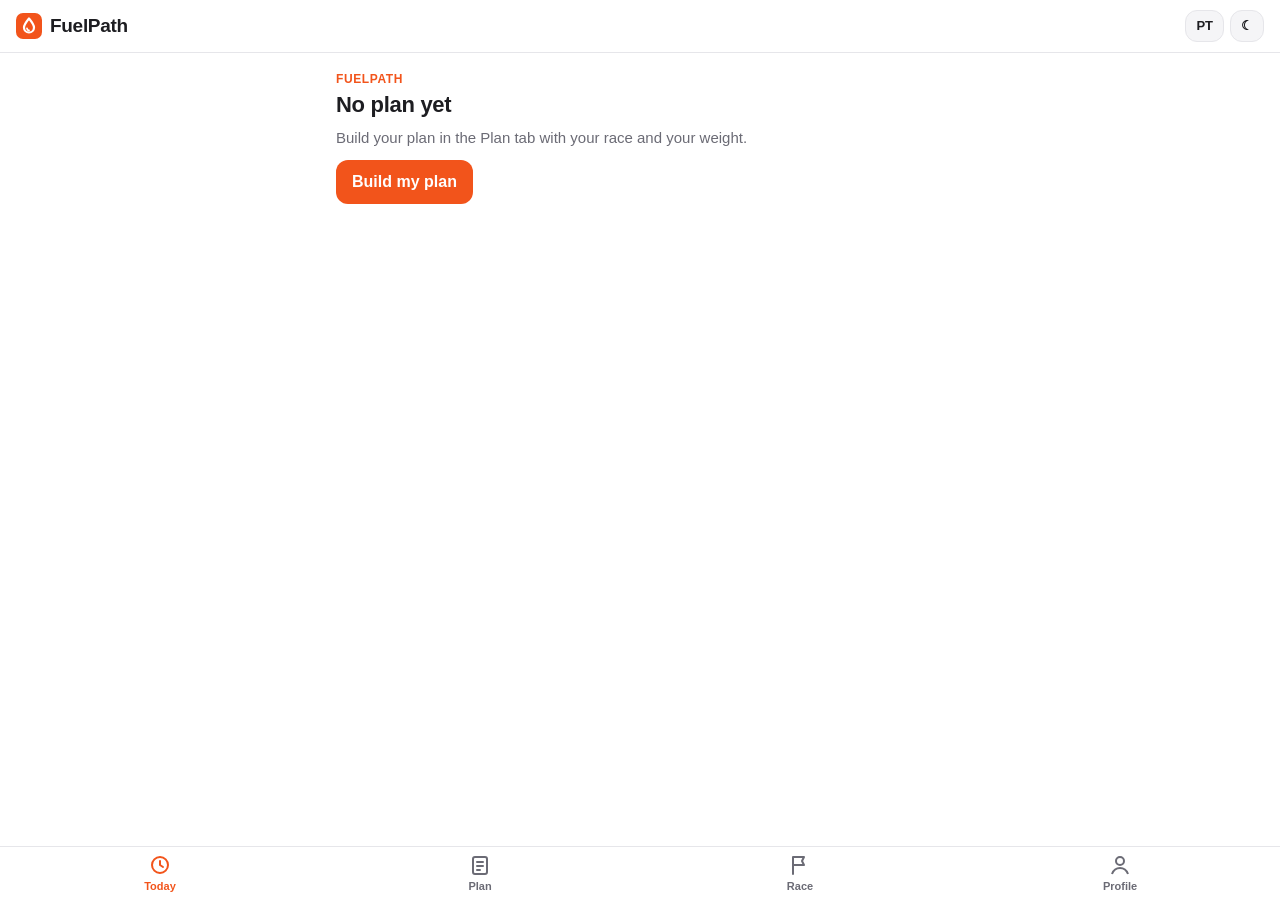
==== web/index.html @ 81153e61 "FuelPath: esqueleto con la arquitectura y el estilo de PacePath Pauta precarrera (carga de carbohidr" ====
<!doctype html>
<html lang="es">
<head>
<meta charset="utf-8">
<meta name="viewport" content="width=device-width, initial-scale=1, viewport-fit=cover">
<meta name="theme-color" content="#ffffff">
<meta name="apple-mobile-web-app-capable" content="yes">
<meta name="mobile-web-app-capable" content="yes">
<meta name="apple-mobile-web-app-title" content="FuelPath">
<meta name="apple-mobile-web-app-status-bar-style" content="default">
<meta name="description" content="Tu pauta nutricional para llegar con todo a la carrera.">
<link rel="manifest" href="/manifest.webmanifest">
<link rel="apple-touch-icon" href="/icons/apple-touch-icon.png">
<title>FuelPath</title>
<link rel="icon" type="image/svg+xml" href="/icons/icono.svg">
<style>
  /* Mismos tokens que PacePath (web/index.html): sólo cambia el acento si se decide otra marca. */
  :root {
    --acento: #f2541b; --acento-osc: #c9410f; --tinta: #1d1d21; --suave: #6b6b75;
    --linea: #e6e6ea; --fondo: #ffffff; --gris: #f5f5f7; --ok: #1f9d55;
    --panel: #ffffff; --sombra: rgba(0,0,0,.10);
  }
  body.noche { --tinta: #f4f4f6; --suave: #9a9aa6; --linea: #2a2a31; --gris: #22222a;
    --fondo: #141418; --panel: #141418; --sombra: rgba(0,0,0,.5); }
  @font-face { font-family: "PP Display"; src: url("/vendor/fuentes/InterDisplay-SemiBold.woff2") format("woff2"); font-weight: 600; font-display: swap; }
  @font-face { font-family: "PP Display"; src: url("/vendor/fuentes/InterDisplay-Bold.woff2") format("woff2"); font-weight: 700; font-display: swap; }
  @font-face { font-family: "PP Mono"; src: url("/vendor/fuentes/JetBrainsMono-Bold.woff2") format("woff2"); font-weight: 700; font-display: swap; }
  * { box-sizing: border-box; -webkit-tap-highlight-color: transparent; }
  html, body { margin: 0; min-height: 100%; background: var(--fondo); color: var(--tinta);
    font: 15px/1.4 -apple-system, BlinkMacSystemFont, "SF Pro Text", "Segoe UI", Roboto, sans-serif; }

  header { position: sticky; z-index: 10; top: 0; background: var(--panel);
    padding: calc(env(safe-area-inset-top) + 10px) 16px 10px; border-bottom: 1px solid var(--linea); }
  .marca { display: flex; align-items: center; gap: 8px; font-weight: 800; font-size: 19px; letter-spacing: -.3px; }
  .marca svg { width: 26px; height: 26px; }
  .marca .der { margin-left: auto; display: flex; gap: 6px; }
  .marca .der button { padding: 6px 10px; font-size: 13px; }

  main { padding: 14px 16px calc(env(safe-area-inset-bottom) + 90px); max-width: 640px; margin: 0 auto; }
  section[hidden] { display: none; }
  .tipo { color: var(--acento); font-weight: 800; font-size: 12px; letter-spacing: .6px; text-transform: uppercase; }
  h2 { margin: 2px 0 6px; font-size: 22px; letter-spacing: -.3px; }
  .pista { color: var(--suave); margin: 4px 0 12px; }
  .aviso { background: #fff6e5; border-radius: 10px; padding: 8px 10px; color: #8a5a00; font-size: 13px; margin: 12px 0; }
  body.noche .aviso { background: #3a2a10; color: #ffd28a; }

  .tarjeta { background: var(--gris); border-radius: 16px; padding: 14px; margin: 10px 0; }
  .tarjeta h3 { margin: 0 0 4px; font-size: 16px; }
  .tarjeta ul { margin: 6px 0 0; padding-left: 18px; color: var(--suave); }
  .grande { font-family: "PP Display", -apple-system, sans-serif; font-weight: 700; font-size: 44px;
    letter-spacing: -1.5px; line-height: 1; }
  .grande small { font-size: 18px; letter-spacing: 0; color: var(--suave); }
  .mono { font-family: "PP Mono", ui-monospace, monospace; font-weight: 700; }
  .barra { height: 10px; border-radius: 5px; background: var(--linea); overflow: hidden; margin: 10px 0 4px; }
  .barra i { display: block; height: 100%; background: var(--acento); border-radius: 5px; transition: width .3s; }

  form { display: grid; gap: 10px; }
  .fila { display: grid; grid-template-columns: minmax(0,1fr) minmax(0,1fr); gap: 10px; }
  label { display: grid; gap: 4px; font-size: 12px; font-weight: 700; color: var(--suave); }
  /* 16 px: con menos, Safari iOS hace zoom al enfocar. */
  input, select { font: inherit; font-size: 16px; padding: 11px 12px; border-radius: 12px; min-width: 0; width: 100%;
    border: 1px solid var(--linea); background: var(--gris); color: var(--tinta); }
  input:focus, select:focus { outline: 2px solid #f7c5b2; background: var(--panel); }
  .interruptor { display: flex; align-items: center; gap: 8px; font-size: 14px; font-weight: 600; color: var(--tinta); }
  .interruptor input { width: 22px; height: 22px; accent-color: var(--acento); }
  button { font: inherit; font-size: 16px; border: 0; border-radius: 12px; padding: 11px 16px;
    font-weight: 700; background: var(--acento); color: #fff; cursor: pointer; white-space: nowrap; }
  button:active { background: var(--acento-osc); }
  button.sec { background: var(--gris); color: var(--tinta); border: 1px solid var(--linea); }
  .botones { display: flex; gap: 8px; flex-wrap: wrap; margin-top: 10px; }

  .gel { display: flex; align-items: center; gap: 12px; padding: 10px 0; border-bottom: 1px solid var(--linea); }
  .gel:last-child { border-bottom: 0; }
  .gel .mono { min-width: 64px; color: var(--acento); }

  nav { position: fixed; z-index: 10; left: 0; right: 0; bottom: 0; background: var(--panel);
    border-top: 1px solid var(--linea); display: flex; padding: 6px 0 calc(env(safe-area-inset-bottom) + 6px); }
  nav a { flex: 1; text-align: center; color: var(--suave); font-size: 11px; font-weight: 600; text-decoration: none; }
  nav a svg { width: 24px; height: 24px; display: block; margin: 0 auto 2px; }
  nav a.on { color: var(--acento); }
  body.noche nav a.on { color: #ff6a2b; }
</style>
</head>
<body>
<header>
  <div class="marca">
    <svg viewBox="0 0 26 26" aria-hidden="true"><rect width="26" height="26" rx="7" fill="#f2541b"/>
      <path d="M13 5.5c3 3.6 5 6.4 5 9a5 5 0 0 1-10 0c0-2.6 2-5.4 5-9z" fill="none" stroke="#fff" stroke-width="2.2" stroke-linejoin="round"/>
      <path d="M11 15.5a2.2 2.2 0 0 0 2 2" fill="none" stroke="#fff" stroke-width="1.8" stroke-linecap="round"/></svg>
    FuelPath
    <span class="der"><button class="sec" id="botonIdioma" type="button">EN</button>
      <button class="sec" id="botonNoche" type="button" aria-label="Modo noche">☾</button></span>
  </div>
</header>

<main>
  <section id="v-hoy">
    <div id="hoy"></div>
  </section>

  <section id="v-pauta" hidden>
    <span class="tipo" data-i18n>Mi carrera</span>
    <h2 data-i18n>Arma tu pauta</h2>
    <p class="pista" data-i18n>Con tu peso, la carrera y la hora de salida calculamos la carga de carbohidratos, la comida previa y el plan en carrera.</p>
    <form id="form">
      <label><span data-i18n>Nombre de la carrera</span><input id="f-nombre" placeholder="Maratón de Santiago" autocomplete="off"></label>
      <div class="fila">
        <label><span data-i18n>Fecha</span><input id="f-fecha" type="date" required></label>
        <label><span data-i18n>Hora de salida</span><input id="f-hora" type="time" value="08:00" required></label>
      </div>
      <div class="fila">
        <label><span data-i18n>Distancia (km)</span>
          <select id="f-dist"><option value="5">5K</option><option value="10">10K</option><option value="21.1">21K</option>
            <option value="42.2" selected>42K</option><option value="50">50K</option></select></label>
        <label><span data-i18n>Tiempo estimado</span><input id="f-tiempo" placeholder="3:30" inputmode="numeric" required></label>
      </div>
      <div class="fila">
        <label><span data-i18n>Peso (kg)</span><input id="f-peso" type="number" inputmode="decimal" min="30" max="200" step="0.5" required></label>
        <label><span data-i18n>Carbohidratos por gel (g)</span><input id="f-gel" type="number" inputmode="numeric" value="25" min="5" max="100"></label>
      </div>
      <label class="interruptor"><input id="f-intestino" type="checkbox"><span data-i18n>Ya probé más de 60 g por hora en mis fondos</span></label>
      <button type="submit" data-i18n>Calcular mi pauta</button>
    </form>
    <div id="pauta"></div>
  </section>

  <section id="v-carrera" hidden>
    <div id="carrera"></div>
  </section>

  <section id="v-perfil" hidden>
    <span class="tipo" data-i18n>Perfil</span>
    <h2 data-i18n>Tus datos</h2>
    <p class="pista" data-i18n>Por ahora todo se guarda en este teléfono. Con cuenta (pronto) se sincroniza entre tus aparatos.</p>
    <div class="botones"><button class="sec" id="borrar" type="button" data-i18n>Borrar mi pauta</button></div>
  </section>
</main>

<nav>
  <a class="on" href="#" data-vista="hoy"><svg viewBox="0 0 24 24" fill="none" stroke="currentColor" stroke-width="2"
     stroke-linecap="round" stroke-linejoin="round"><circle cx="12" cy="12" r="8"/><path d="M12 8v4l3 2"/></svg><span data-i18n>Hoy</span></a>
  <a href="#" data-vista="pauta"><svg viewBox="0 0 24 24" fill="none" stroke="currentColor" stroke-width="2"
     stroke-linecap="round" stroke-linejoin="round"><rect x="5" y="4" width="14" height="17" rx="2"/><path d="M9 9h6M9 13h6M9 17h3"/></svg><span data-i18n>Pauta</span></a>
  <a href="#" data-vista="carrera"><svg viewBox="0 0 24 24" fill="none" stroke="currentColor" stroke-width="2"
     stroke-linecap="round" stroke-linejoin="round"><path d="M5 21V4M5 4h11l-2 4 2 4H5"/></svg><span data-i18n>Carrera</span></a>
  <a href="#" data-vista="perfil"><svg viewBox="0 0 24 24" fill="none" stroke="currentColor"
     stroke-width="2"><circle cx="12" cy="8" r="4"/><path d="M4 21c1.5-4 4.5-6 8-6s6.5 2 8 6"/></svg><span data-i18n>Perfil</span></a>
</nav>

<script>
const $ = (id) => document.getElementById(id);
const esc = (s) => String(s ?? "").replace(/[&<>"]/g, (c) => ({ "&": "&amp;", "<": "&lt;", ">": "&gt;", '"': "&quot;" })[c]);
function pref(k, d) { try { const v = localStorage.getItem(k); return v === null ? d : JSON.parse(v); } catch { return d; } }
function guardar(k, v) { try { localStorage.setItem(k, JSON.stringify(v)); } catch {} }

// ── Idiomas (mismo esquema que PacePath: clave = texto en español) ─────────
const IDIOMAS = ["es", "en", "pt"];
const LOCALE = { es: "es-CL", en: "en-US", pt: "pt-BR" };
let idioma = pref("fp_idioma", IDIOMAS.includes(navigator.language.slice(0, 2)) ? navigator.language.slice(0, 2) : "es");
const EN = {
  "Mi carrera": "My race", "Arma tu pauta": "Build your plan", "Hoy": "Today", "Pauta": "Plan", "Carrera": "Race",
  "Perfil": "Profile", "Tus datos": "Your data",
  "Con tu peso, la carrera y la hora de salida calculamos la carga de carbohidratos, la comida previa y el plan en carrera.":
    "With your weight, the race and the start time we work out your carb load, pre-race meal and race-day fuelling.",
  "Nombre de la carrera": "Race name", "Fecha": "Date", "Hora de salida": "Start time", "Distancia (km)": "Distance (km)",
  "Tiempo estimado": "Estimated time", "Peso (kg)": "Weight (kg)", "Carbohidratos por gel (g)": "Carbs per gel (g)",
  "Ya probé más de 60 g por hora en mis fondos": "I've already tried more than 60 g per hour on long runs",
  "Calcular mi pauta": "Work out my plan", "Borrar mi pauta": "Delete my plan",
  "Por ahora todo se guarda en este teléfono. Con cuenta (pronto) se sincroniza entre tus aparatos.":
    "For now everything is saved on this phone. With an account (soon) it syncs across your devices.",
  "Aún no tienes pauta": "No plan yet", "Arma tu pauta en la pestaña Pauta con tu carrera y tu peso.":
    "Build your plan in the Plan tab with your race and your weight.", "Armar mi pauta": "Build my plan",
  "Faltan {n} días para {c}": "{n} days to {c}", "Hoy es {c}": "Today is {c}", "Carbohidratos de hoy": "Today's carbs",
  "Llevas {g} g": "{g} g so far", "Hoy come normal": "Eat normally today", "Comida previa": "Pre-race meal",
  "{h} h antes, a las {t}": "{h} h before, at {t}", "Durante la carrera": "During the race",
  "por hora": "per hour", "líquido": "fluid", "sodio": "sodium", "Geles": "Gels", "min": "min",
  "Sin geles: en esta distancia basta con lo que comiste antes.": "No gels: at this distance what you ate beforehand is enough.",
  "Total en carrera: {g} g": "Total during the race: {g} g", "Tiempo como 3:30 o 45:00": "Time like 3:30 or 45:00",
  "No pude calcular la pauta.": "I couldn't work out the plan.", "Modo noche": "Night mode", "Modo día": "Day mode",
  "La carrera ya pasó.": "The race is over.",
};
const PT = {
  "Mi carrera": "Minha prova", "Arma tu pauta": "Monte seu plano", "Hoy": "Hoje", "Pauta": "Plano", "Carrera": "Prova",
  "Perfil": "Perfil", "Tus datos": "Seus dados",
  "Con tu peso, la carrera y la hora de salida calculamos la carga de carbohidratos, la comida previa y el plan en carrera.":
    "Com seu peso, a prova e o horário da largada calculamos a carga de carboidratos, a refeição pré-prova e o plano na prova.",
  "Nombre de la carrera": "Nome da prova", "Fecha": "Data", "Hora de salida": "Largada", "Distancia (km)": "Distância (km)",
  "Tiempo estimado": "Tempo estimado", "Peso (kg)": "Peso (kg)", "Carbohidratos por gel (g)": "Carboidratos por gel (g)",
  "Ya probé más de 60 g por hora en mis fondos": "Já testei mais de 60 g por hora nos longões",
  "Calcular mi pauta": "Calcular meu plano", "Borrar mi pauta": "Apagar meu plano",
  "Por ahora todo se guarda en este teléfono. Con cuenta (pronto) se sincroniza entre tus aparatos.":
    "Por enquanto tudo fica salvo neste celular. Com conta (em breve) sincroniza entre seus aparelhos.",
  "Aún no tienes pauta": "Você ainda não tem plano", "Arma tu pauta en la pestaña Pauta con tu carrera y tu peso.":
    "Monte seu plano na aba Plano com sua prova e seu peso.", "Armar mi pauta": "Montar meu plano",
  "Faltan {n} días para {c}": "Faltam {n} dias para {c}", "Hoy es {c}": "Hoje é {c}", "Carbohidratos de hoy": "Carboidratos de hoje",
  "Llevas {g} g": "Você já comeu {g} g", "Hoy come normal": "Hoje coma normalmente", "Comida previa": "Refeição pré-prova",
  "{h} h antes, a las {t}": "{h} h antes, às {t}", "Durante la carrera": "Durante a prova",
  "por hora": "por hora", "líquido": "líquido", "sodio": "sódio", "Geles": "Géis", "min": "min",
  "Sin geles: en esta distancia basta con lo que comiste antes.": "Sem géis: nessa distância basta o que você comeu antes.",
  "Total en carrera: {g} g": "Total na prova: {g} g", "Tiempo como 3:30 o 45:00": "Tempo como 3:30 ou 45:00",
  "No pude calcular la pauta.": "Não consegui calcular o plano.", "Modo noche": "Modo noite", "Modo día": "Modo dia",
  "La carrera ya pasó.": "A prova já passou.",
};
function t(es, vars) {
  let s = idioma === "en" ? (EN[es] ?? es) : idioma === "pt" ? (PT[es] ?? EN[es] ?? es) : es;
  if (vars) s = s.replace(/\{(\w+)\}/g, (_, k) => vars[k] ?? "");
  return s;
}
// Toda llamada a la API lleva el idioma: el servidor responde en él.
const _fetch = window.fetch.bind(window);
window.fetch = (u, o = {}) => _fetch(u, { ...o, headers: { ...(o.headers || {}), "X-Idioma": idioma } });

// ── Estado (en el teléfono; luego viaja con la cuenta, como DATOS_CUENTA de PacePath) ──
// fp_carrera: lo que pidió el usuario · fp_pauta: la respuesta del servidor · fp_comido: {fecha: gramos}
let carrera = pref("fp_carrera", null), datos = pref("fp_pauta", null), comido = pref("fp_comido", {});
let vista = "hoy";
const hoyISO = () => new Date(Date.now() - new Date().getTimezoneOffset() * 60000).toISOString().slice(0, 10);
const diasHasta = (iso) => Math.round((new Date(iso + "T12:00") - new Date(hoyISO() + "T12:00")) / 86400000);
const fechaLarga = (iso) => new Date(iso + "T12:00").toLocaleDateString(LOCALE[idioma], { weekday: "long", day: "numeric", month: "short" });
const rango = (r, u = "g") => r ? (r[0] === r[1] ? `${r[0]} ${u}` : `${r[0]}–${r[1]} ${u}`) : "–";

function minutos(txt) {           // «3:30» → 210 · «45:00» → 45 · «45» → 45
  const p = String(txt).trim().split(/[:.,h]/).map(Number);
  if (p.some(isNaN) || !p[0]) return null;
  if (p.length === 1) return p[0];
  return p[0] < 10 ? p[0] * 60 + p[1] : p[0] + p[1] / 60;
}

async function calcular(c) {
  const r = await fetch("/api/pauta", { method: "POST", headers: { "Content-Type": "application/json" },
    body: JSON.stringify({ peso_kg: c.peso, distancia_km: c.dist, tiempo_min: c.min, fecha: c.fecha, hora: c.hora,
                           gel_g: c.gel, intestino_entrenado: c.intestino }) });
  if (!r.ok) throw new Error((await r.json().catch(() => ({}))).detail || t("No pude calcular la pauta."));
  return r.json();
}

// ── Vistas ────────────────────────────────────────────────────────────────
function sinPauta() {
  return `<span class="tipo">FuelPath</span><h2>${t("Aún no tienes pauta")}</h2>
    <p class="pista">${t("Arma tu pauta en la pestaña Pauta con tu carrera y tu peso.")}</p>
    <button type="button" onclick="cambiarVista('pauta')">${t("Armar mi pauta")}</button>`;
}

function pintarHoy() {
  if (!datos) return $("hoy").innerHTML = sinPauta();
  const n = diasHasta(carrera.fecha), nombre = esc(carrera.nombre || `${carrera.dist}K`);
  if (n < 0) return $("hoy").innerHTML = `<h2>${nombre}</h2><p class="pista">${t("La carrera ya pasó.")}</p>`;
  const dia = datos.dias.find((d) => d.fecha === hoyISO());
  let h = `<span class="tipo">${n === 0 ? t("Hoy es {c}", { c: nombre }) : t("Faltan {n} días para {c}", { n, c: nombre })}</span>
    <h2>${esc(fechaLarga(hoyISO()))}</h2>`;
  if (n === 0) {                     // día de carrera: la comida previa y el plan, a la vista
    $("hoy").innerHTML = h + `<div class="tarjeta"><h3>${t("Comida previa")}</h3>
      ${datos.previa.opciones.map((o) => `<p>${t("{h} h antes, a las {t}", { h: o.horas_antes, t: o.hora })} · ${rango(o.carbo_g)}</p>`).join("")}</div>
      <button type="button" onclick="cambiarVista('carrera')">${t("Durante la carrera")}</button>`;
    return;
  }
  if (dia?.carbo_g) {
    const g = comido[hoyISO()] || 0, pct = Math.min(100, g / dia.carbo_g[0] * 100);
    h += `<div class="tarjeta"><h3>${t("Carbohidratos de hoy")}</h3>
      <div class="grande">${g}<small> / ${rango(dia.carbo_g)}</small></div>
      <div class="barra"><i style="width:${pct.toFixed(0)}%"></i></div>
      <div class="botones">${[25, 50, 100].map((x) => `<button class="sec" type="button" onclick="sumar(${x})">+${x} g</button>`).join("")}
        <button class="sec" type="button" onclick="sumar(-25)">−25 g</button></div>
      <ul>${dia.notas.map((x) => `<li>${esc(x)}</li>`).join("")}</ul></div>`;
  } else {
    h += `<div class="tarjeta"><h3>${t("Hoy come normal")}</h3><ul>${(dia?.notas || []).map((x) => `<li>${esc(x)}</li>`).join("")}</ul></div>`;
  }
  $("hoy").innerHTML = h;
}
function sumar(g) {
  const k = hoyISO();
  comido[k] = Math.max(0, (comido[k] || 0) + g);
  guardar("fp_comido", comido);
  pintarHoy();
}

function pintarPauta() {
  if (!datos) return $("pauta").innerHTML = "";
  $("pauta").innerHTML = datos.dias.map((d) => `<div class="tarjeta"><span class="tipo">${esc(d.etiqueta)}</span>
      <h3>${esc(fechaLarga(d.fecha))} · ${d.carbo_g ? rango(d.carbo_g) : t("Hoy come normal")}</h3>
      <ul>${d.notas.map((x) => `<li>${esc(x)}</li>`).join("")}</ul></div>`).join("")
    + `<div class="tarjeta"><span class="tipo">${t("Comida previa")}</span>
      ${datos.previa.opciones.map((o) => `<h3>${t("{h} h antes, a las {t}", { h: o.horas_antes, t: o.hora })} · ${rango(o.carbo_g)}</h3>`).join("")}
      <ul>${datos.previa.notas.map((x) => `<li>${esc(x)}</li>`).join("")}</ul></div>
    <p class="aviso">${esc(datos.aviso)}</p>`;
}

function pintarCarrera() {
  if (!datos) return $("carrera").innerHTML = sinPauta();
  const r = datos.carrera;
  $("carrera").innerHTML = `<span class="tipo">${t("Durante la carrera")}</span><h2>${esc(carrera.nombre || `${carrera.dist}K`)}</h2>
    <div class="tarjeta"><div class="grande">${rango(r.carbo_g_h)}<small> ${t("por hora")}</small></div>
      <p class="pista">${r.liquido_ml_h ? `${rango(r.liquido_ml_h, "ml")} ${t("líquido")}` : ""}${r.sodio_mg_h ? ` · ${rango(r.sodio_mg_h, "mg")} ${t("sodio")}` : ""}</p></div>
    <div class="tarjeta"><h3>${t("Geles")}</h3>
      ${r.geles.length ? r.geles.map((g) => `<div class="gel"><span class="mono">${g.min} ${t("min")}</span><span>km ${Number(g.km).toLocaleString(LOCALE[idioma])}</span></div>`).join("")
        + `<p class="pista">${t("Total en carrera: {g} g", { g: r.total_carbo_g })}</p>`
        : `<p class="pista">${t("Sin geles: en esta distancia basta con lo que comiste antes.")}</p>`}
      <ul>${r.notas.map((x) => `<li>${esc(x)}</li>`).join("")}</ul></div>`;
}

function cambiarVista(v) {
  vista = v;
  for (const s of document.querySelectorAll("main > section")) s.hidden = s.id !== `v-${v}`;
  for (const a of document.querySelectorAll("nav a")) a.classList.toggle("on", a.dataset.vista === v);
  ({ hoy: pintarHoy, pauta: pintarPauta, carrera: pintarCarrera })[v]?.();
  scrollTo(0, 0);
}
for (const a of document.querySelectorAll("nav a")) a.onclick = (e) => { e.preventDefault(); cambiarVista(a.dataset.vista); };

// ── Formulario ────────────────────────────────────────────────────────────
function llenarForm() {
  if (!carrera) return;
  $("f-nombre").value = carrera.nombre || ""; $("f-fecha").value = carrera.fecha; $("f-hora").value = carrera.hora;
  $("f-dist").value = String(carrera.dist); $("f-peso").value = carrera.peso; $("f-gel").value = carrera.gel;
  $("f-intestino").checked = carrera.intestino;
  const m = Math.round(carrera.min);
  $("f-tiempo").value = m >= 60 ? `${Math.floor(m / 60)}:${String(m % 60).padStart(2, "0")}` : `${m}:00`;
}
$("form").onsubmit = async (e) => {
  e.preventDefault();
  const min = minutos($("f-tiempo").value);
  if (!min) { $("f-tiempo").setCustomValidity(t("Tiempo como 3:30 o 45:00")); $("f-tiempo").reportValidity(); return; }
  const c = { nombre: $("f-nombre").value.trim(), fecha: $("f-fecha").value, hora: $("f-hora").value,
              dist: Number($("f-dist").value), min, peso: Number($("f-peso").value), gel: Number($("f-gel").value) || 25,
              intestino: $("f-intestino").checked };
  try {
    datos = await calcular(c); carrera = c;
    guardar("fp_carrera", carrera); guardar("fp_pauta", datos);
    pintarPauta();
    $("pauta").scrollIntoView({ behavior: "smooth" });
  } catch (err) { $("pauta").innerHTML = `<p class="aviso">${esc(err.message)}</p>`; }
};
$("f-tiempo").oninput = () => $("f-tiempo").setCustomValidity("");
$("borrar").onclick = () => {
  carrera = datos = null; comido = {};
  for (const k of ["fp_carrera", "fp_pauta", "fp_comido"]) try { localStorage.removeItem(k); } catch {}
  $("form").reset(); cambiarVista("hoy");
};

// ── Idioma y modo noche ───────────────────────────────────────────────────
let noche = pref("fp_noche", window.matchMedia?.("(prefers-color-scheme: dark)").matches || false);
function aplicarIdioma() {
  document.documentElement.lang = idioma;
  document.querySelectorAll("[data-i18n]").forEach((el) => { el.dataset.es ??= el.textContent.trim(); el.textContent = t(el.dataset.es); });
  const sig = IDIOMAS[(IDIOMAS.indexOf(idioma) + 1) % IDIOMAS.length];
  $("botonIdioma").textContent = sig.toUpperCase();
  $("botonNoche").setAttribute("aria-label", t(noche ? "Modo día" : "Modo noche"));
}
$("botonIdioma").onclick = async () => {
  idioma = IDIOMAS[(IDIOMAS.indexOf(idioma) + 1) % IDIOMAS.length];
  guardar("fp_idioma", idioma);
  aplicarIdioma();
  if (carrera) try { datos = await calcular(carrera); guardar("fp_pauta", datos); } catch {}   // los textos vienen del servidor
  cambiarVista(vista);
};
function aplicarNoche() {
  document.body.classList.toggle("noche", noche);
  document.querySelector('meta[name="theme-color"]').content = noche ? "#141418" : "#ffffff";
  $("botonNoche").textContent = noche ? "☀" : "☾";
}
$("botonNoche").onclick = () => { noche = !noche; guardar("fp_noche", noche); aplicarNoche(); aplicarIdioma(); };

aplicarNoche(); aplicarIdioma(); llenarForm(); cambiarVista("hoy");
if ("serviceWorker" in navigator) navigator.serviceWorker.register("/sw.js").catch(() => {});
</script>
</body>
</html>
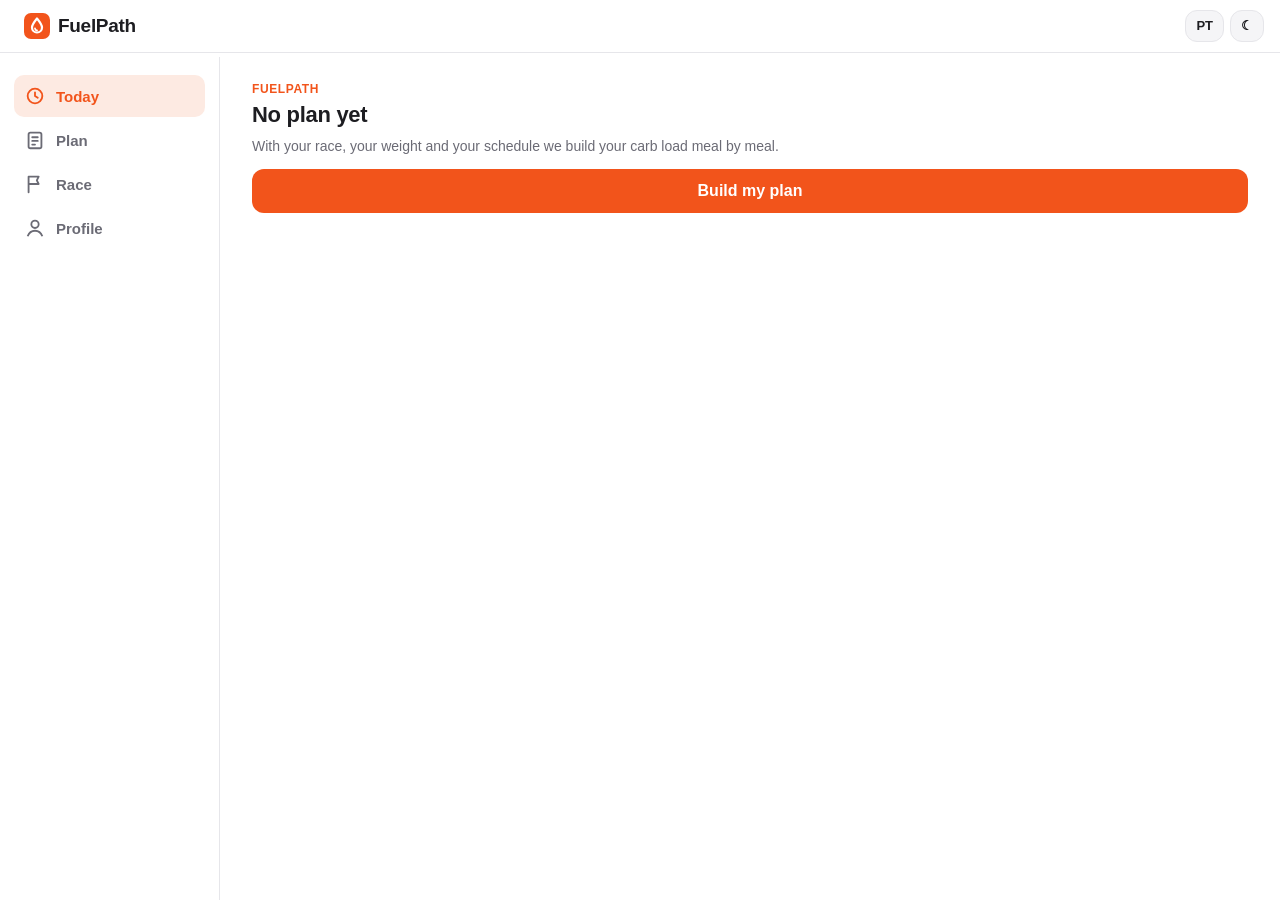
==== commit 5232a7cd: "App: pauta comida a comida, recálculo con topes, vista PC y cierre con feedback - Formulario (evento" ====
--- a/web/index.html
+++ b/web/index.html
@@ -8,7 +8,7 @@
 <meta name="mobile-web-app-capable" content="yes">
 <meta name="apple-mobile-web-app-title" content="FuelPath">
 <meta name="apple-mobile-web-app-status-bar-style" content="default">
-<meta name="description" content="Tu pauta nutricional para llegar con todo a la carrera.">
+<meta name="description" content="Tu carga de carbohidratos antes de la carrera, comida a comida.">
 <link rel="manifest" href="/manifest.webmanifest">
 <link rel="apple-touch-icon" href="/icons/apple-touch-icon.png">
 <title>FuelPath</title>
@@ -19,15 +19,24 @@
     --acento: #f2541b; --acento-osc: #c9410f; --tinta: #1d1d21; --suave: #6b6b75;
     --linea: #e6e6ea; --fondo: #ffffff; --gris: #f5f5f7; --ok: #1f9d55;
     --panel: #ffffff; --sombra: rgba(0,0,0,.10);
+    --acento-claro: #fdeae2; --ok-claro: #e3f4ea; --ok-osc: #136b3a; --azul: #2a6fdb; --azul-claro: #e6effc;
+    --azul-txt: #3a5a8c; --sal: #6b3fc4; --sal-claro: #f1e9ff; --sal-barra: #e3d7fb;
+    --ambar: #9a6200; --ambar-claro: #fff1d6; --rojo: #b42323; --rojo-claro: #fde3e3;
+    --banda: #cfeedd; --proy1: #f7b79b; --proy2: #fbd3c1; --lado: #fbfbfc;
   }
   body.noche { --tinta: #f4f4f6; --suave: #9a9aa6; --linea: #2a2a31; --gris: #22222a;
-    --fondo: #141418; --panel: #141418; --sombra: rgba(0,0,0,.5); }
+    --fondo: #141418; --panel: #141418; --sombra: rgba(0,0,0,.5);
+    --acento-claro: #3a2016; --ok-claro: #173826; --ok-osc: #8fe0b2; --azul: #5b93f0; --azul-claro: #1b2740;
+    --azul-txt: #a9c3ee; --sal: #b195f0; --sal-claro: #2a2140; --sal-barra: #3b3060;
+    --ambar: #ffd28a; --ambar-claro: #3a2a10; --rojo: #ff9a9a; --rojo-claro: #3d1a1a;
+    --banda: #1f4a33; --proy1: #8a4a2c; --proy2: #5a3020; --lado: #18181d; }
   @font-face { font-family: "PP Display"; src: url("/vendor/fuentes/InterDisplay-SemiBold.woff2") format("woff2"); font-weight: 600; font-display: swap; }
   @font-face { font-family: "PP Display"; src: url("/vendor/fuentes/InterDisplay-Bold.woff2") format("woff2"); font-weight: 700; font-display: swap; }
   @font-face { font-family: "PP Mono"; src: url("/vendor/fuentes/JetBrainsMono-Bold.woff2") format("woff2"); font-weight: 700; font-display: swap; }
   * { box-sizing: border-box; -webkit-tap-highlight-color: transparent; }
   html, body { margin: 0; min-height: 100%; background: var(--fondo); color: var(--tinta);
     font: 15px/1.4 -apple-system, BlinkMacSystemFont, "SF Pro Text", "Segoe UI", Roboto, sans-serif; }
+  body.bloq { overflow: hidden; }
 
   header { position: sticky; z-index: 10; top: 0; background: var(--panel);
     padding: calc(env(safe-area-inset-top) + 10px) 16px 10px; border-bottom: 1px solid var(--linea); }
@@ -36,49 +45,252 @@
   .marca .der { margin-left: auto; display: flex; gap: 6px; }
   .marca .der button { padding: 6px 10px; font-size: 13px; }
 
-  main { padding: 14px 16px calc(env(safe-area-inset-bottom) + 90px); max-width: 640px; margin: 0 auto; }
+  main { padding: 14px 16px calc(env(safe-area-inset-bottom) + 96px); max-width: 640px; margin: 0 auto; }
   section[hidden] { display: none; }
   .tipo { color: var(--acento); font-weight: 800; font-size: 12px; letter-spacing: .6px; text-transform: uppercase; }
   h2 { margin: 2px 0 6px; font-size: 22px; letter-spacing: -.3px; }
-  .pista { color: var(--suave); margin: 4px 0 12px; }
-  .aviso { background: #fff6e5; border-radius: 10px; padding: 8px 10px; color: #8a5a00; font-size: 13px; margin: 12px 0; }
+  h4 { margin: 18px 0 8px; font-size: 13px; color: var(--suave); text-transform: uppercase; letter-spacing: .5px; }
+  .pista { color: var(--suave); margin: 4px 0 12px; font-size: 14px; }
+  .aviso { background: #fff6e5; border-radius: 10px; padding: 9px 11px; color: #8a5a00; font-size: 13px; margin: 12px 0; }
   body.noche .aviso { background: #3a2a10; color: #ffd28a; }
-
+  .aviso-ok { background: var(--ok-claro); border-radius: 10px; padding: 9px 11px; color: var(--ok-osc); font-size: 13px; margin: 12px 0; }
   .tarjeta { background: var(--gris); border-radius: 16px; padding: 14px; margin: 10px 0; }
   .tarjeta h3 { margin: 0 0 4px; font-size: 16px; }
-  .tarjeta ul { margin: 6px 0 0; padding-left: 18px; color: var(--suave); }
-  .grande { font-family: "PP Display", -apple-system, sans-serif; font-weight: 700; font-size: 44px;
-    letter-spacing: -1.5px; line-height: 1; }
-  .grande small { font-size: 18px; letter-spacing: 0; color: var(--suave); }
+  .tarjeta ul, ul.notas { margin: 6px 0 0; padding-left: 18px; color: var(--suave); font-size: 14px; }
+  .grande { font-family: "PP Display", -apple-system, sans-serif; font-weight: 700; font-size: 44px; letter-spacing: -1.5px; line-height: 1; }
+  .grande small { font-size: 16px; letter-spacing: 0; color: var(--suave); font-weight: 600; }
   .mono { font-family: "PP Mono", ui-monospace, monospace; font-weight: 700; }
   .barra { height: 10px; border-radius: 5px; background: var(--linea); overflow: hidden; margin: 10px 0 4px; }
   .barra i { display: block; height: 100%; background: var(--acento); border-radius: 5px; transition: width .3s; }
-
-  form { display: grid; gap: 10px; }
+  .barra.fina { height: 6px; margin: 6px 0 2px; }
+
+  form, .form { display: grid; gap: 10px; }
   .fila { display: grid; grid-template-columns: minmax(0,1fr) minmax(0,1fr); gap: 10px; }
   label { display: grid; gap: 4px; font-size: 12px; font-weight: 700; color: var(--suave); }
   /* 16 px: con menos, Safari iOS hace zoom al enfocar. */
   input, select { font: inherit; font-size: 16px; padding: 11px 12px; border-radius: 12px; min-width: 0; width: 100%;
-    border: 1px solid var(--linea); background: var(--gris); color: var(--tinta); }
+    border: 1px solid var(--linea); background: var(--gris); color: var(--tinta); min-height: 46px; }
   input:focus, select:focus { outline: 2px solid #f7c5b2; background: var(--panel); }
-  .interruptor { display: flex; align-items: center; gap: 8px; font-size: 14px; font-weight: 600; color: var(--tinta); }
-  .interruptor input { width: 22px; height: 22px; accent-color: var(--acento); }
   button { font: inherit; font-size: 16px; border: 0; border-radius: 12px; padding: 11px 16px;
     font-weight: 700; background: var(--acento); color: #fff; cursor: pointer; white-space: nowrap; }
   button:active { background: var(--acento-osc); }
   button.sec { background: var(--gris); color: var(--tinta); border: 1px solid var(--linea); }
-  .botones { display: flex; gap: 8px; flex-wrap: wrap; margin-top: 10px; }
-
-  .gel { display: flex; align-items: center; gap: 12px; padding: 10px 0; border-bottom: 1px solid var(--linea); }
+  button.sec:active { background: var(--linea); }
+  button:disabled { opacity: .45; cursor: default; }
+  button.chico { padding: 9px 12px; font-size: 15px; }
+  .botones { display: flex; gap: 8px; flex-wrap: wrap; margin-top: 12px; }
+  .botones > button { flex: 1; }
+  .seg { display: flex; background: var(--gris); border: 1px solid var(--linea); border-radius: 12px; padding: 3px; gap: 3px; min-height: 46px; }
+  .seg button { flex: 1; padding: 8px 4px; border-radius: 9px; font-size: 15px; font-weight: 600; color: var(--suave); background: transparent; }
+  .seg button.on { background: var(--panel); color: var(--tinta); box-shadow: 0 1px 3px rgba(0,0,0,.12); }
+  .opciones { display: grid; grid-template-columns: repeat(3, minmax(0,1fr)); gap: 8px; }
+  .op { border: 1.5px solid var(--linea); border-radius: 14px; padding: 10px 6px; text-align: center; background: var(--panel); color: var(--tinta); }
+  .op b { display: block; font-family: "PP Display"; font-size: 24px; letter-spacing: -.5px; }
+  .op small { display: block; font-size: 11px; color: var(--suave); font-weight: 600; white-space: normal; }
+  .op .g { font-size: 13px; font-weight: 700; margin-top: 4px; }
+  .op.on { border-color: var(--acento); background: var(--acento-claro); }
+  .op.on small.et { color: var(--acento); }
+  .chips { display: flex; flex-wrap: wrap; gap: 8px; }
+  .chip { padding: 8px 12px; border-radius: 20px; background: var(--gris); border: 1px solid var(--linea); font-size: 14px; font-weight: 600; color: var(--tinta); }
+  .chip.on { background: var(--tinta); color: var(--fondo); border-color: var(--tinta); }
+  .interruptor { display: flex; align-items: center; justify-content: space-between; gap: 10px; font-size: 15px; font-weight: 600;
+    color: var(--tinta); padding: 10px 0; border-bottom: 1px solid var(--linea); cursor: pointer; }
+  .interruptor small { display: block; font-weight: 400; color: var(--suave); font-size: 13px; }
+  .interruptor input { position: absolute; opacity: 0; width: 1px; height: 1px; min-height: 0; }
+  .sw { width: 46px; height: 28px; border-radius: 14px; background: var(--linea); position: relative; flex: none; transition: background .2s; }
+  .sw::after { content: ""; position: absolute; top: 3px; left: 3px; width: 22px; height: 22px; border-radius: 50%; background: #fff;
+    box-shadow: 0 1px 3px rgba(0,0,0,.2); transition: left .2s; }
+  .interruptor input:checked + .sw { background: var(--ok); }
+  .interruptor input:checked + .sw::after { left: 21px; }
+  .interruptor input:focus-visible + .sw { outline: 2px solid #f7c5b2; }
+
+  /* Lista de alimentos */
+  .alim { display: flex; align-items: center; gap: 10px; padding: 10px 0; border-bottom: 1px solid var(--linea); cursor: pointer; }
+  .alim:last-child { border-bottom: 0; }
+  .alim .txt { flex: 1; min-width: 0; }
+  .alim .txt b { display: block; font-size: 15px; }
+  .alim .txt small { color: var(--suave); font-size: 13px; }
+  .alim .g { font-family: "PP Mono"; font-size: 14px; }
+  .tick { width: 26px; height: 26px; border-radius: 8px; border: 2px solid var(--linea); flex: none; display: grid; place-items: center;
+    font-size: 15px; font-weight: 800; color: #fff; background: var(--panel); }
+  .tick.on { background: var(--acento); border-color: var(--acento); }
+  .alim.no { cursor: default; } .alim.no b { text-decoration: line-through; color: var(--suave); }
+  .alim.no .tick { background: var(--gris); }
+  .etq { display: inline-block; font-size: 11px; font-weight: 700; padding: 2px 7px; border-radius: 6px; background: var(--azul-claro); color: var(--azul); margin-left: 4px; vertical-align: 1px; }
+  .etq.gris { background: var(--linea); color: var(--suave); }
+  .etq.sal { background: var(--sal-claro); color: var(--sal); }
+
+  /* Agenda */
+  .dias { display: flex; gap: 8px; margin: 10px 0 4px; }
+  .dia { flex: 1; text-align: center; border-radius: 12px; padding: 7px 4px; background: var(--gris); font-size: 12px; font-weight: 700; color: var(--suave); }
+  .dia b { display: block; font-size: 15px; color: var(--tinta); }
+  .dia.on { background: var(--tinta); color: var(--linea); } .dia.on b { color: var(--fondo); }
+  .dia .ok { color: var(--ok); }
+  .usa { display: flex; align-items: center; gap: 10px; background: var(--gris); border-radius: 14px; padding: 10px 12px; margin: 10px 0; font-size: 13px; }
+  .usa div { flex: 1; min-width: 0; color: var(--suave); display: -webkit-box; -webkit-line-clamp: 2; -webkit-box-orient: vertical; overflow: hidden; }
+  .usa div b { color: var(--tinta); }
+  .kpi { background: var(--gris); border-radius: 16px; padding: 14px; margin: 10px 0; }
+  .kpi .fila-k { display: flex; align-items: baseline; gap: 8px; }
+  .estado { margin-left: auto; font-size: 12px; font-weight: 800; padding: 3px 8px; border-radius: 8px; white-space: nowrap; }
+  .estado.bajo { background: var(--ambar-claro); color: var(--ambar); }
+  .estado.ok { background: var(--ok-claro); color: var(--ok-osc); }
+  .estado.sobre { background: var(--rojo-claro); color: var(--rojo); }
+  .rango { position: relative; height: 12px; border-radius: 6px; background: var(--linea); margin: 14px 0 6px; }
+  .rango .banda { position: absolute; top: 0; bottom: 0; background: var(--banda); }
+  .rango .hecho { position: absolute; left: 0; top: 0; bottom: 0; background: var(--acento); border-radius: 6px 0 0 6px; }
+  .rango .proy { position: absolute; top: 0; bottom: 0; background: repeating-linear-gradient(45deg, var(--proy1) 0 4px, var(--proy2) 4px 8px); }
+  .rango .marca { position: absolute; top: -5px; width: 3px; height: 22px; margin-left: -1px; background: var(--tinta); border-radius: 2px; }
+  .rango .marca.ok { background: var(--ok); } .rango .marca.bajo { background: var(--ambar); }
+  .escala { display: flex; justify-content: space-between; gap: 8px; font-size: 11px; color: var(--suave); font-family: "PP Mono"; }
+  .ley { display: flex; gap: 12px; flex-wrap: wrap; font-size: 12px; color: var(--suave); margin-top: 6px; }
+  .ley i { display: inline-block; width: 10px; height: 10px; border-radius: 3px; margin-right: 4px; vertical-align: -1px; }
+  .mini { display: grid; grid-template-columns: repeat(2, minmax(0,1fr)); gap: 8px; margin-top: 10px; }
+  .mini > div { background: var(--panel); border-radius: 12px; padding: 8px 10px; }
+  .mini small { display: block; font-size: 11px; font-weight: 700; color: var(--suave); text-transform: uppercase; }
+  .mini b { font-family: "PP Display"; font-size: 18px; }
+  .mini span { font-size: 12px; color: var(--suave); }
+  .mini .sal small { color: var(--sal); }
+  .agua { background: var(--azul-claro); border-radius: 16px; padding: 12px 14px; margin: 10px 0; }
+  .agua .cab-a { display: flex; align-items: baseline; gap: 8px; flex-wrap: wrap; }
+  .agua .cab-a b { font-size: 16px; }
+  .agua .cab-a .der { margin-left: auto; font-family: "PP Mono"; font-size: 14px; color: var(--azul); }
+  .agua .pista { margin: 0; font-size: 13px; color: var(--azul-txt); }
+  .vasos { display: flex; gap: 6px; margin: 10px 0 8px; flex-wrap: wrap; }
+  .vasos svg { width: 24px; height: 28px; flex: none; }
+  .agua .fila-a { display: flex; align-items: center; gap: 8px; }
+  .agua .fila-a .pista { flex: 1; }
+  .agua button { background: var(--azul); }
+  .agua button.sec { background: var(--panel); color: var(--azul); border-color: transparent; }
+
+  .comida { background: var(--gris); border-radius: 16px; padding: 12px 14px; margin: 10px 0; display: flex; align-items: center; gap: 12px; cursor: pointer; }
+  .comida .anillo { width: 44px; height: 44px; flex: none; }
+  .comida .txt { flex: 1; min-width: 0; }
+  .comida .txt b { font-size: 16px; }
+  .comida .txt small { display: block; color: var(--suave); font-size: 13px; white-space: nowrap; overflow: hidden; text-overflow: ellipsis; }
+  .comida .txt small.ahora { color: var(--acento); font-weight: 700; }
+  .comida .der { text-align: right; font-family: "PP Mono"; font-size: 13px; color: var(--suave); white-space: nowrap; }
+  .comida .der b { display: block; color: var(--tinta); font-size: 15px; }
+  .comida.abierta { display: block; background: var(--panel); border: 1.5px solid var(--acento); cursor: default; }
+  .comida.abierta .fila-cab { display: flex; align-items: center; gap: 12px; margin-bottom: 4px; cursor: pointer; }
+  .item { display: flex; align-items: center; gap: 10px; padding: 10px 0; border-bottom: 1px solid var(--linea); }
+  .item:last-of-type { border-bottom: 0; }
+  .item.editado { background: var(--acento-claro); margin: 0 -14px; padding: 10px 14px; border-bottom-color: transparent; }
+  .ck { width: 30px; height: 30px; border-radius: 50%; border: 2px solid #c8c8d0; flex: none; display: grid; place-items: center;
+    font-size: 14px; font-weight: 800; color: transparent; background: transparent; padding: 0; }
+  .ck.si { background: var(--ok); border-color: var(--ok); color: #fff; }
+  .ck.medio { border-color: var(--ok); background: linear-gradient(90deg, var(--ok) 50%, transparent 50%); color: #fff; }
+  .ck.no { background: var(--linea); border-color: var(--linea); color: var(--suave); }
+  .item .col { flex: 1; min-width: 0; display: grid; gap: 6px; justify-items: start; }
+  .item .txt { font-size: 14px; }
+  .item .txt b { font-size: 15px; }
+  .item .txt small { display: block; color: var(--suave); font-size: 12px; }
+  .item .txt small.cambio { color: var(--acento); font-weight: 700; }
+  .item .g { font-family: "PP Mono"; font-size: 13px; white-space: nowrap; }
+  .item .mas { background: transparent; color: var(--suave); font-size: 18px; padding: 6px 4px; letter-spacing: -1px; }
+  .paso { display: inline-flex; align-items: center; border: 1px solid var(--linea); border-radius: 10px; background: var(--panel); overflow: hidden; flex: none; }
+  .paso button { width: 40px; height: 36px; padding: 0; border-radius: 0; font-size: 20px; font-weight: 700; color: var(--acento); background: transparent; }
+  .paso b { min-width: 86px; padding: 0 6px; text-align: center; font-size: 14px; border-left: 1px solid var(--linea); border-right: 1px solid var(--linea); line-height: 36px; white-space: nowrap; }
+  .marcar { display: flex; gap: 8px; margin-top: 8px; }
+  .marcar button { flex: 1; padding: 10px 6px; font-size: 15px; }
+
+  .trio { display: grid; grid-template-columns: repeat(3, minmax(0,1fr)); gap: 8px; }
+  .trio > div { background: var(--gris); border-radius: 14px; padding: 10px; }
+  .trio small { display: block; font-size: 11px; font-weight: 700; color: var(--suave); text-transform: uppercase; }
+  .trio b { font-family: "PP Display"; font-size: 20px; letter-spacing: -.5px; }
+  .trio span { font-size: 12px; color: var(--suave); }
+  .trio > div.sal { background: var(--sal-claro); } .trio > div.sal small { color: var(--sal); }
+  .gel { display: flex; align-items: center; gap: 12px; padding: 9px 0; border-bottom: 1px solid var(--linea); font-size: 14px; }
   .gel:last-child { border-bottom: 0; }
-  .gel .mono { min-width: 64px; color: var(--acento); }
-
+  .gel .mono { min-width: 52px; color: var(--acento); }
+  .gel .km { margin-left: auto; font-family: "PP Mono"; color: var(--suave); font-size: 13px; }
+  .linea-t { display: flex; gap: 12px; padding: 10px 0; border-bottom: 1px solid var(--linea); }
+  .linea-t:last-child { border-bottom: 0; }
+  .linea-t .mono { min-width: 52px; color: var(--acento); padding-top: 1px; }
+  .linea-t .txt { flex: 1; font-size: 14px; } .linea-t .txt b { font-size: 15px; }
+  .linea-t .txt small { display: block; color: var(--suave); font-size: 13px; }
+
+  /* Hoja (abajo) y pantalla de ajuste */
+  .velo { position: fixed; inset: 0; background: rgba(20,20,24,.45); z-index: 30; }
+  .hoja { position: fixed; left: 0; right: 0; bottom: 0; z-index: 31; background: var(--panel); border-radius: 22px 22px 0 0;
+    padding: 10px 16px calc(env(safe-area-inset-bottom) + 18px); max-height: 88vh; overflow-y: auto; }
+  .asa { width: 40px; height: 5px; border-radius: 3px; background: var(--linea); margin: 0 auto 12px; }
+  .comparar { display: grid; grid-template-columns: minmax(0,1fr) minmax(0,1fr); gap: 8px; margin: 10px 0; }
+  .comparar > div { border: 1.5px solid var(--linea); border-radius: 14px; padding: 10px; }
+  .comparar > div.on { border-color: var(--ok); background: var(--ok-claro); }
+  .comparar small { display: block; font-size: 11px; font-weight: 700; color: var(--suave); text-transform: uppercase; }
+  .hoja .botones.fijos { position: sticky; bottom: calc(-18px - env(safe-area-inset-bottom)); background: var(--panel); margin: 12px -16px 0;
+    padding: 10px 16px calc(env(safe-area-inset-bottom) + 12px); border-top: 1px solid var(--linea); }
+  .comparar b { font-family: "PP Display"; font-size: 26px; letter-spacing: -.6px; display: block; line-height: 1.1; margin: 2px 0 6px; }
+  .comparar .estado { margin-left: 0; display: inline-block; }
+  .cambios { background: var(--gris); border-radius: 14px; padding: 2px 12px; }
+  .reparto { display: flex; align-items: center; gap: 10px; padding: 9px 0; border-bottom: 1px solid var(--linea); font-size: 14px; }
+  .reparto:last-child { border-bottom: 0; }
+  .reparto .txt { flex: 1; min-width: 0; } .reparto .txt small { display: block; color: var(--suave); font-size: 12px; }
+  .reparto .mono { color: var(--ok); white-space: nowrap; } .reparto .mono.menos { color: var(--ambar); }
+  .tope { font-size: 11px; font-weight: 700; color: var(--suave); background: var(--linea); border-radius: 6px; padding: 2px 6px; }
+  .alts { display: flex; gap: 8px; overflow-x: auto; margin: 6px -16px; padding: 0 16px 4px; scrollbar-width: none; }
+  .alts button { flex: none; width: 140px; text-align: left; white-space: normal; background: var(--gris); color: var(--tinta); border: 1px solid var(--linea);
+    border-radius: 14px; padding: 10px; font-size: 13px; font-weight: 400; }
+  .alts button b { display: block; font-size: 14px; }
+  .alts button .mono { color: var(--acento); font-size: 13px; }
+  .destinos button { display: flex; width: 100%; justify-content: space-between; flex-wrap: wrap; gap: 2px 8px; margin: 6px 0; background: var(--gris); color: var(--tinta);
+    border: 1px solid var(--linea); font-weight: 600; white-space: normal; text-align: left; }
+  .destinos button small { color: var(--suave); font-weight: 400; }
+  .ajuste { position: fixed; inset: 0; z-index: 25; background: var(--fondo); overflow-y: auto; }
+  .ajuste .cuerpo { max-width: 640px; margin: 0 auto; padding: calc(env(safe-area-inset-top) + 16px) 16px 0; }
+  .sim { background: var(--gris); border-radius: 16px; padding: 4px 14px 8px; margin: 10px 0; }
+  .sim .cab-s { display: flex; align-items: baseline; gap: 8px; padding: 10px 0 4px; flex-wrap: wrap; }
+  .sim .cab-s b { font-size: 16px; }
+  .sim .cab-s .der { margin-left: auto; font-family: "PP Mono"; font-size: 14px; }
+  .sim .cab-s .mas { color: var(--ok); } .sim .cab-s .menos { color: var(--ambar); }
+  .sim .it { display: flex; align-items: center; gap: 10px; padding: 8px 0; border-top: 1px solid var(--linea); font-size: 14px; }
+  .sim .it .txt { flex: 1; min-width: 0; }
+  .sim .it .g { font-family: "PP Mono"; font-size: 13px; min-width: 44px; text-align: right; }
+  .sim.pasada { opacity: .55; padding-bottom: 10px; }
+  .suma { position: sticky; bottom: 0; background: var(--panel); border-top: 1px solid var(--linea);
+    padding: 12px 16px calc(env(safe-area-inset-bottom) + 14px); margin: 12px -16px 0; box-shadow: 0 -6px 16px rgba(0,0,0,.06); }
+  .suma .linea-s { display: flex; align-items: baseline; gap: 6px; font-size: 14px; color: var(--suave); }
+  .suma .linea-s b { font-family: "PP Display"; font-size: 26px; color: var(--tinta); letter-spacing: -.5px; }
+  .toast { position: fixed; left: 16px; right: 16px; bottom: calc(env(safe-area-inset-bottom) + 84px); z-index: 40; max-width: 480px; margin: 0 auto;
+    background: var(--tinta); color: var(--fondo); border-radius: 12px; padding: 11px 14px; font-size: 14px; box-shadow: 0 6px 20px var(--sombra); }
+
+  .fin { border: 1.5px solid var(--acento); background: var(--panel); border-radius: 16px; padding: 14px; margin: 10px 0; }
+  .fin h3 { margin: 0 0 4px; font-size: 18px; }
+  .fin .chips { margin: 6px 0 4px; }
+  .fin label { margin-top: 10px; }
+  .pasado { display: flex; align-items: center; gap: 12px; background: var(--gris); border-radius: 16px; padding: 12px 14px; margin: 10px 0; cursor: pointer; }
+  .pasado .txt { flex: 1; min-width: 0; } .pasado .txt b { font-size: 16px; } .pasado .txt small { display: block; color: var(--suave); font-size: 13px; }
+  .pasado .pct { font-family: "PP Display"; font-weight: 700; font-size: 22px; letter-spacing: -.4px; }
+  .dato { display: flex; justify-content: space-between; gap: 10px; padding: 8px 0; border-bottom: 1px solid var(--linea); font-size: 14px; }
+  .dato:last-child { border-bottom: 0; } .dato span:first-child { color: var(--suave); }
+  .dato span:last-child { text-align: right; font-weight: 600; }
   nav { position: fixed; z-index: 10; left: 0; right: 0; bottom: 0; background: var(--panel);
     border-top: 1px solid var(--linea); display: flex; padding: 6px 0 calc(env(safe-area-inset-bottom) + 6px); }
   nav a { flex: 1; text-align: center; color: var(--suave); font-size: 11px; font-weight: 600; text-decoration: none; }
   nav a svg { width: 24px; height: 24px; display: block; margin: 0 auto 2px; }
   nav a.on { color: var(--acento); }
   body.noche nav a.on { color: #ff6a2b; }
+
+  /* PC: menú a la izquierda, comidas al centro y el panel a la derecha. */
+  @media (min-width: 900px) {
+    header { padding-left: 24px; }
+    nav { top: 57px; bottom: 0; right: auto; width: 220px; flex-direction: column; padding: 18px 14px; border-top: 0; border-right: 1px solid var(--linea); gap: 2px; }
+    nav a { flex: none; display: flex; align-items: center; gap: 10px; padding: 10px; border-radius: 10px; font-size: 15px; text-align: left; }
+    nav a svg { margin: 0; width: 22px; height: 22px; }
+    nav a.on { background: var(--acento-claro); }
+    main { margin-left: 220px; max-width: none; padding: 24px 32px 48px; }
+    #v-pauta, #v-carrera, #v-perfil { max-width: 680px; }
+    .hoy-grid { display: grid; grid-template-columns: minmax(0,1fr) 360px; gap: 28px; align-items: start; }
+    .hoy-grid .lado { grid-column: 2; grid-row: 1; position: sticky; top: 80px; }
+    .hoy-grid .centro { grid-column: 1; grid-row: 1; }
+    .comidas { display: grid; grid-template-columns: minmax(0,1fr) minmax(0,1fr); gap: 0 14px; align-items: start; }
+    .comidas .comida.abierta { grid-column: 1 / -1; }
+    .dias { max-width: 460px; }
+    .hoja { left: 50%; right: auto; bottom: 50%; transform: translate(-50%, 50%); width: 520px; border-radius: 22px; padding-bottom: 18px; }
+    .asa { display: none; }
+    .ajuste { left: 220px; top: 57px; }
+    .toast { bottom: 24px; }
+  }
 </style>
 </head>
 <body>
@@ -94,45 +306,16 @@
 </header>
 
 <main>
-  <section id="v-hoy">
-    <div id="hoy"></div>
-  </section>
-
-  <section id="v-pauta" hidden>
-    <span class="tipo" data-i18n>Mi carrera</span>
-    <h2 data-i18n>Arma tu pauta</h2>
-    <p class="pista" data-i18n>Con tu peso, la carrera y la hora de salida calculamos la carga de carbohidratos, la comida previa y el plan en carrera.</p>
-    <form id="form">
-      <label><span data-i18n>Nombre de la carrera</span><input id="f-nombre" placeholder="Maratón de Santiago" autocomplete="off"></label>
-      <div class="fila">
-        <label><span data-i18n>Fecha</span><input id="f-fecha" type="date" required></label>
-        <label><span data-i18n>Hora de salida</span><input id="f-hora" type="time" value="08:00" required></label>
-      </div>
-      <div class="fila">
-        <label><span data-i18n>Distancia (km)</span>
-          <select id="f-dist"><option value="5">5K</option><option value="10">10K</option><option value="21.1">21K</option>
-            <option value="42.2" selected>42K</option><option value="50">50K</option></select></label>
-        <label><span data-i18n>Tiempo estimado</span><input id="f-tiempo" placeholder="3:30" inputmode="numeric" required></label>
-      </div>
-      <div class="fila">
-        <label><span data-i18n>Peso (kg)</span><input id="f-peso" type="number" inputmode="decimal" min="30" max="200" step="0.5" required></label>
-        <label><span data-i18n>Carbohidratos por gel (g)</span><input id="f-gel" type="number" inputmode="numeric" value="25" min="5" max="100"></label>
-      </div>
-      <label class="interruptor"><input id="f-intestino" type="checkbox"><span data-i18n>Ya probé más de 60 g por hora en mis fondos</span></label>
-      <button type="submit" data-i18n>Calcular mi pauta</button>
-    </form>
-    <div id="pauta"></div>
-  </section>
-
-  <section id="v-carrera" hidden>
-    <div id="carrera"></div>
-  </section>
-
+  <section id="v-hoy"><div id="hoy"></div></section>
+  <section id="v-pauta" hidden><div id="pauta"></div></section>
+  <section id="v-carrera" hidden><div id="carrera"></div></section>
   <section id="v-perfil" hidden>
     <span class="tipo" data-i18n>Perfil</span>
     <h2 data-i18n>Tus datos</h2>
     <p class="pista" data-i18n>Por ahora todo se guarda en este teléfono. Con cuenta (pronto) se sincroniza entre tus aparatos.</p>
     <div class="botones"><button class="sec" id="borrar" type="button" data-i18n>Borrar mi pauta</button></div>
+    <div id="historial"></div>
+    <p class="pista" id="fuente"></p>
   </section>
 </main>
 
@@ -147,59 +330,279 @@
      stroke-width="2"><circle cx="12" cy="8" r="4"/><path d="M4 21c1.5-4 4.5-6 8-6s6.5 2 8 6"/></svg><span data-i18n>Perfil</span></a>
 </nav>
 
+<div id="capa" hidden><div class="velo" data-acc="cerrar"></div><div class="hoja" id="hoja" role="dialog" aria-modal="true"></div></div>
+<div class="ajuste" id="ajuste" hidden></div>
+<div class="toast" id="toast" hidden></div>
+
 <script>
 const $ = (id) => document.getElementById(id);
 const esc = (s) => String(s ?? "").replace(/[&<>"]/g, (c) => ({ "&": "&amp;", "<": "&lt;", ">": "&gt;", '"': "&quot;" })[c]);
 function pref(k, d) { try { const v = localStorage.getItem(k); return v === null ? d : JSON.parse(v); } catch { return d; } }
 function guardar(k, v) { try { localStorage.setItem(k, JSON.stringify(v)); } catch {} }
+function borrarClave(k) { try { localStorage.removeItem(k); } catch {} }
 
 // ── Idiomas (mismo esquema que PacePath: clave = texto en español) ─────────
+// N(texto) marca un texto que se traduce después con t() (los tests revisan que esté en EN y PT).
+const N = (s) => s;
 const IDIOMAS = ["es", "en", "pt"];
 const LOCALE = { es: "es-CL", en: "en-US", pt: "pt-BR" };
 let idioma = pref("fp_idioma", IDIOMAS.includes(navigator.language.slice(0, 2)) ? navigator.language.slice(0, 2) : "es");
 const EN = {
-  "Mi carrera": "My race", "Arma tu pauta": "Build your plan", "Hoy": "Today", "Pauta": "Plan", "Carrera": "Race",
-  "Perfil": "Profile", "Tus datos": "Your data",
-  "Con tu peso, la carrera y la hora de salida calculamos la carga de carbohidratos, la comida previa y el plan en carrera.":
-    "With your weight, the race and the start time we work out your carb load, pre-race meal and race-day fuelling.",
-  "Nombre de la carrera": "Race name", "Fecha": "Date", "Hora de salida": "Start time", "Distancia (km)": "Distance (km)",
-  "Tiempo estimado": "Estimated time", "Peso (kg)": "Weight (kg)", "Carbohidratos por gel (g)": "Carbs per gel (g)",
-  "Ya probé más de 60 g por hora en mis fondos": "I've already tried more than 60 g per hour on long runs",
-  "Calcular mi pauta": "Work out my plan", "Borrar mi pauta": "Delete my plan",
+  "Hoy": "Today", "Pauta": "Plan", "Carrera": "Race", "Perfil": "Profile", "Tus datos": "Your data",
   "Por ahora todo se guarda en este teléfono. Con cuenta (pronto) se sincroniza entre tus aparatos.":
     "For now everything is saved on this phone. With an account (soon) it syncs across your devices.",
-  "Aún no tienes pauta": "No plan yet", "Arma tu pauta en la pestaña Pauta con tu carrera y tu peso.":
-    "Build your plan in the Plan tab with your race and your weight.", "Armar mi pauta": "Build my plan",
-  "Faltan {n} días para {c}": "{n} days to {c}", "Hoy es {c}": "Today is {c}", "Carbohidratos de hoy": "Today's carbs",
-  "Llevas {g} g": "{g} g so far", "Hoy come normal": "Eat normally today", "Comida previa": "Pre-race meal",
-  "{h} h antes, a las {t}": "{h} h before, at {t}", "Durante la carrera": "During the race",
-  "por hora": "per hour", "líquido": "fluid", "sodio": "sodium", "Geles": "Gels", "min": "min",
+  "Borrar mi pauta": "Delete my plan", "Modo noche": "Night mode", "Modo día": "Day mode",
+  "Aún no tienes pauta": "No plan yet", "Armar mi pauta": "Build my plan",
+  "Con tu carrera, tu peso y tus horarios armamos la carga de carbohidratos comida a comida.":
+    "With your race, your weight and your schedule we build your carb load meal by meal.",
+  // Formulario
+  "Paso 1 de 2 · Tu carrera": "Step 1 of 2 · Your race", "Arma tu pauta": "Build your plan",
+  "Con esto calculamos la carga de carbohidratos, el desayuno del día y el plan en carrera.":
+    "With this we work out your carb load, race-day breakfast and in-race plan.",
+  "Evento": "Event", "Maratón de Santiago": "Santiago Marathon", "Distancia": "Distance", "Tiempo esperado": "Expected time",
+  "Fecha": "Date", "Hora de largada": "Start time", "Peso": "Weight", "Km": "Km", "Deporte": "Sport",
+  "Correr": "Run", "Bici": "Bike", "Triatlón": "Triathlon", "Gran fondo (bici)": "Gran fondo (bike)", "Otra": "Other",
+  "Régimen de carga": "Loading regime", "Conservador": "Conservative", "Recomendado": "Recommended", "Alto": "High",
+  "g por kg": "g per kg", "{g} g/día": "{g} g/day",
+  "Para esta carrera el consenso es 10–12 g/kg durante 36–48 h. Si es tu primera carga, 10 g/kg es buen punto de partida.":
+    "For this race the consensus is 10–12 g/kg over 36–48 h. If it's your first load, 10 g/kg is a good starting point.",
+  "Para un 21K basta con 7–8 g/kg las 24 h previas. 10 g/kg si vas a más de 2 h y ya lo probaste.":
+    "For a half marathon 7–8 g/kg over the previous 24 h is enough. 10 g/kg if you'll be out over 2 h and have tried it.",
+  "Para esta distancia no necesitas carga: armamos el desayuno del día y el plan en carrera.":
+    "At this distance you don't need to load: we build race-day breakfast and the in-race plan.",
+  "Tus horarios": "Your schedule", "Me levanto": "I get up", "Me acuesto": "I go to bed",
+  "Cómo te cae": "How it sits", "Es mi primera carga": "It's my first carb load",
+  "Partimos con más líquidos y porciones repartidas": "We start with more drinks and spread-out portions",
+  "Tengo el estómago sensible": "I have a sensitive stomach",
+  "Menos fibra, más colaciones y más tiempo antes de largar": "Less fibre, more snacks and more time before the start",
+  "Sudo mucho o con sal": "I sweat a lot or salty", "Manchas blancas en la polera o la jockey": "White marks on your shirt or cap",
+  "En carrera (opcional)": "During the race (optional)", "Carbohidratos de tu gel (g)": "Carbs in your gel (g)",
+  "Ya probé más de 60 g por hora en mis fondos": "I've already tried more than 60 g per hour in long sessions",
+  "Restricciones y alergias": "Restrictions and allergies", "Otra restricción o alergia": "Other restriction or allergy",
+  "Sin gluten": "Gluten-free", "Sin lactosa": "Lactose-free", "Vegetariano": "Vegetarian", "Vegano": "Vegan",
+  "Maní": "Peanuts", "Frutos secos": "Tree nuts", "Huevo": "Egg", "Soya": "Soy",
+  "Tengo diabetes, un trastorno alimentario o estoy embarazada": "I have diabetes, an eating disorder or I'm pregnant",
+  "En ese caso no armamos pauta: te recomendamos verlo con un profesional": "In that case we don't build a plan: we recommend seeing a professional",
+  "Siguiente: tus alimentos": "Next: your foods", "Tiempo como 3:30 o 45:00": "Time like 3:30 or 45:00",
+  "Falta la fecha de la carrera.": "The race date is missing.", "La fecha ya pasó.": "That date has passed.",
+  "Revisa tu peso.": "Check your weight.", "Indica los km de tu carrera.": "Enter your race distance in km.",
+  // Alimentos
+  "Paso 2 de 2 · Tus alimentos": "Step 2 of 2 · Your foods", "Con esto armamos tu carga": "This is what we'll load with",
+  "Marcamos lo que mejor funciona: alto en carbohidratos, bajo en fibra y grasa. Saca lo que no te guste y suma lo que quieras.":
+    "We've ticked what works best: high in carbs, low in fibre and fat. Untick what you don't like and add what you want.",
+  "Según tus restricciones, dejamos fuera lo que no corresponde y marcamos los reemplazos.":
+    "Based on your restrictions, we've left out what doesn't fit and ticked the replacements.",
+  "Anotaste «{x}»: revisa la lista y desmarca lo que no puedas comer.": "You noted «{x}»: check the list and untick anything you can't eat.",
+  "Pan y cereales": "Bread and cereals", "Arroz, pastas y papas": "Rice, pasta and potatoes", "Para acompañar": "On the side",
+  "Frutas y dulces": "Fruit and sweets", "Líquidos": "Drinks", "Salados": "Salty", "ayudan a llegar": "help you get there",
+  "sodio": "sodium", "mucha fibra": "lots of fibre", "no va con tus restricciones": "doesn't fit your restrictions",
+  "Volver": "Back", "Armar mi agenda": "Build my schedule", "Elige al menos un pan o una base (arroz, fideos, papas).":
+    "Pick at least one bread or one base (rice, pasta, potatoes).",
+  "Vas a rehacer tu agenda: se borra lo que marcaste. ¿Seguimos?": "You're rebuilding your schedule: what you ticked will be cleared. Continue?",
+  "No pude armar la pauta. Revisa tu conexión.": "I couldn't build the plan. Check your connection.",
+  // Resumen de la pauta
+  "Tu pauta": "Your plan", "{n} días de carga a {r} g/kg": "{n} loading days at {r} g/kg", "1 día de carga a {r} g/kg": "1 loading day at {r} g/kg",
+  "Sin carga": "No load", "La carga parte el {d}.": "Loading starts on {d}.", "Editar mi carrera": "Edit my race",
+  "Alimentos ({n})": "Foods ({n})", "Ver mi agenda": "See my schedule",
+  // Agenda
+  "faltan {n} días": "{n} days to go", "faltan {n} h": "{n} h to go", "es hoy": "it's today", "ya pasó": "it's over",
+  "{d}: día de carga {n} de {de}": "{d}: loading day {n} of {de}", "{d}: día de carrera": "{d}: race day",
+  "Tu pauta usa:": "Your plan uses:", "Cambiar": "Change",
+  "Carga del día": "Today's load", "hecho": "done", "va a quedar en {g} g": "you'll end up at {g} g",
+  "Bajo el rango": "Below range", "En el rango": "In range", "Sobre el rango": "Above range",
+  "rango {a}–{b} · objetivo {o}": "range {a}–{b} · target {o}", "Hecho": "Done", "Lo que queda": "Still to come", "Rango": "Range", "Objetivo": "Target",
+  "Sodio": "Sodium", "de {g} g": "of {g} g", "Por kilo": "Per kilo", "g/kg proyectado": "g/kg projected",
+  "Ajustar lo que queda": "Adjust what's left", "Antes de largar": "Before the start", "Plan en carrera": "In-race plan",
+  "Agua": "Water", "aparte de jugos e isotónica": "on top of juice and sports drinks", "1 vaso = 250 ml. Orina clara: vas bien.":
+    "1 glass = 250 ml. Pale urine: you're on track.", "+ 1 vaso": "+ 1 glass", "Quitar un vaso": "Remove a glass",
+  "Comidas": "Meals", "AHORA": "NOW", "{n} ítems": "{n} items", "de {g}": "of {g}",
+  "Plan: {q} · {g} g": "Plan: {q} · {g} g", "✓ Todo": "✓ All", "A medias": "Half", "✕ No": "✕ No",
+  "Marcar": "Tick", "Más opciones": "More options", "Menos": "Less", "Más": "More",
+  "Desayuno": "Breakfast", "Colación": "Snack", "Almuerzo": "Lunch", "Once": "Afternoon tea", "Cena": "Dinner",
+  "Antes de dormir": "Before bed", "Sodio extra": "Extra sodium", "Refuerzo": "Top-up",
+  // Recálculo
+  "Comiste {g} g menos de lo planeado": "You ate {g} g less than planned", "Comiste {g} g más de lo planeado": "You ate {g} g more than planned",
+  "Sacaste {g} g": "You removed {g} g", "¿Lo repartimos en las comidas que vienen? Lo que ya comiste no cambia.":
+    "Shall we spread it over the meals to come? What you've already eaten doesn't change.",
+  "Dejar así": "Leave it", "Recalcular": "Recalculate", "Ajustar a mano": "Adjust by hand", "Así quedaría": "This is how it would look",
+  "{g} g bajo el rango": "{g} g below range", "{g} g sobre el rango": "{g} g above range",
+  "No hay nada que mover: ya no quedan comidas por delante.": "Nothing to move: there are no meals left.",
+  "Sin conexión: quedó marcado. Puedes ajustar lo que queda más tarde.": "Offline: it's ticked. You can adjust what's left later.",
+  "Calculando…": "Working it out…", "tope": "cap",
+  // Opciones de un alimento
+  "Cambiar por algo parecido": "Swap for something similar", "Mover a otra comida": "Move to another meal",
+  "No cabe: quedaría en {g} g (tope {t} g)": "Doesn't fit: it would reach {g} g (cap {t} g)",
+  "Sacar y repartir en lo que queda": "Remove and spread over what's left", "Sacar sin repartir": "Remove without spreading",
+  "Son {g} g.": "That's {g} g.", "No hay comidas más adelante con espacio.": "No later meals with room.",
+  // Ajuste a mano
+  "Ajustar lo que queda · {d}": "Adjust what's left · {d}", "Cómo quedaría tu día": "How your day would look",
+  "Mueve los gramos de las comidas que vienen. Las que ya pasaron no cambian.": "Move the grams of the meals to come. Past meals don't change.",
+  "ya hecha": "already done", "tope {g} g": "cap {g} g", "Cancelar": "Cancel", "Aplicar": "Apply", "Repartir solo": "Spread for me",
+  "hecho {a} + por venir {b}": "done {a} + to come {b}",
+  // Carrera
+  "Día de carrera": "Race day", "En carrera · {h}": "During the race · {h}", "Carbos": "Carbs", "Líquido": "Fluid",
+  "g/h": "g/h", "ml/h": "ml/h", "mg/h": "mg/h", "Gel {n}": "Gel {n}", "Sal": "Salt", "Total en carrera: {g} g": "Total during the race: {g} g",
   "Sin geles: en esta distancia basta con lo que comiste antes.": "No gels: at this distance what you ate beforehand is enough.",
-  "Total en carrera: {g} g": "Total during the race: {g} g", "Tiempo como 3:30 o 45:00": "Time like 3:30 or 45:00",
-  "No pude calcular la pauta.": "I couldn't work out the plan.", "Modo noche": "Night mode", "Modo día": "Day mode",
-  "La carrera ya pasó.": "The race is over.",
+  "km {k}": "km {k}",
+  // Fin del plan e historial
+  "Energía en carrera": "Energy during the race",
+  "Con energía hasta el final": "Energy to the finish",
+  "Bajón al final": "Faded at the end",
+  "Me quedé sin energía": "I ran out of energy",
+  "Estómago": "Stomach",
+  "Bien": "Fine",
+  "Molestias leves": "Mild discomfort",
+  "Problemas": "Problems",
+  "La carga": "The load",
+  "Cómoda": "Comfortable",
+  "Me sentí pesado": "I felt heavy",
+  "Me quedé con hambre": "I was still hungry",
+  "¿Cómo te fue?": "How did it go?",
+  "Cumpliste el {x}% de la carga.": "You completed {x}% of the load.",
+  "Cuéntanos cómo te sentiste: queda guardado para la próxima.": "Tell us how you felt: it's saved for next time.",
+  "Tiempo final (opcional)": "Finish time (optional)",
+  "¿Qué cambiarías la próxima vez?": "What would you change next time?",
+  "Guardar y cerrar el plan": "Save and close the plan",
+  "Guardado en tus planes anteriores.": "Saved to your past plans.",
+  "Planes anteriores": "Past plans",
+  "Ver todos": "See all",
+  "Plan anterior": "Past plan",
+  "Carga cumplida": "Load completed",
+  "Tiempo final": "Finish time",
+  "Para la próxima": "For next time",
+  "Borrar": "Delete",
+  "Usar como base": "Use as a starting point",
+  "¿Borrar este plan anterior?": "Delete this past plan?",
+  "Llegaste al {x}% de la carga y te faltó energía: la próxima vez apunta a cumplirla completa.": "You reached {x}% of the load and ran short on energy: next time aim to complete it.",
+  "Cumpliste la carga y aun así te faltó energía al final: revisa los carbohidratos en carrera y pruébalos en tus fondos.": "You completed the load and still ran short at the end: review your in-race carbs and test them in long sessions.",
+  "Para el estómago: marca «estómago sensible», baja la fibra y prueba el desayuno y los geles en tus fondos.": "For your stomach: tick «sensitive stomach», cut back on fibre and test the breakfast and gels in long sessions.",
+  "Si te sentiste pesado, prueba el régimen conservador o más líquidos con carbohidratos.": "If you felt heavy, try the conservative regime or more carb drinks.",
+  "Si te quedaste con hambre y lo toleraste bien, puedes probar un régimen más alto.": "If you were still hungry and tolerated it well, you can try a higher regime.",
+  "Te funcionó: repite este plan en tu próxima carrera.": "It worked: repeat this plan at your next race.",
 };
 const PT = {
-  "Mi carrera": "Minha prova", "Arma tu pauta": "Monte seu plano", "Hoy": "Hoje", "Pauta": "Plano", "Carrera": "Prova",
-  "Perfil": "Perfil", "Tus datos": "Seus dados",
-  "Con tu peso, la carrera y la hora de salida calculamos la carga de carbohidratos, la comida previa y el plan en carrera.":
-    "Com seu peso, a prova e o horário da largada calculamos a carga de carboidratos, a refeição pré-prova e o plano na prova.",
-  "Nombre de la carrera": "Nome da prova", "Fecha": "Data", "Hora de salida": "Largada", "Distancia (km)": "Distância (km)",
-  "Tiempo estimado": "Tempo estimado", "Peso (kg)": "Peso (kg)", "Carbohidratos por gel (g)": "Carboidratos por gel (g)",
-  "Ya probé más de 60 g por hora en mis fondos": "Já testei mais de 60 g por hora nos longões",
-  "Calcular mi pauta": "Calcular meu plano", "Borrar mi pauta": "Apagar meu plano",
+  "Hoy": "Hoje", "Pauta": "Plano", "Carrera": "Prova", "Perfil": "Perfil", "Tus datos": "Seus dados",
   "Por ahora todo se guarda en este teléfono. Con cuenta (pronto) se sincroniza entre tus aparatos.":
     "Por enquanto tudo fica salvo neste celular. Com conta (em breve) sincroniza entre seus aparelhos.",
-  "Aún no tienes pauta": "Você ainda não tem plano", "Arma tu pauta en la pestaña Pauta con tu carrera y tu peso.":
-    "Monte seu plano na aba Plano com sua prova e seu peso.", "Armar mi pauta": "Montar meu plano",
-  "Faltan {n} días para {c}": "Faltam {n} dias para {c}", "Hoy es {c}": "Hoje é {c}", "Carbohidratos de hoy": "Carboidratos de hoje",
-  "Llevas {g} g": "Você já comeu {g} g", "Hoy come normal": "Hoje coma normalmente", "Comida previa": "Refeição pré-prova",
-  "{h} h antes, a las {t}": "{h} h antes, às {t}", "Durante la carrera": "Durante a prova",
-  "por hora": "por hora", "líquido": "líquido", "sodio": "sódio", "Geles": "Géis", "min": "min",
+  "Borrar mi pauta": "Apagar meu plano", "Modo noche": "Modo noite", "Modo día": "Modo dia",
+  "Aún no tienes pauta": "Você ainda não tem plano", "Armar mi pauta": "Montar meu plano",
+  "Con tu carrera, tu peso y tus horarios armamos la carga de carbohidratos comida a comida.":
+    "Com sua prova, seu peso e seus horários montamos a carga de carboidratos refeição por refeição.",
+  "Paso 1 de 2 · Tu carrera": "Passo 1 de 2 · Sua prova", "Arma tu pauta": "Monte seu plano",
+  "Con esto calculamos la carga de carbohidratos, el desayuno del día y el plan en carrera.":
+    "Com isso calculamos a carga de carboidratos, o café da manhã da prova e o plano na prova.",
+  "Evento": "Evento", "Maratón de Santiago": "Maratona de Santiago", "Distancia": "Distância", "Tiempo esperado": "Tempo esperado",
+  "Fecha": "Data", "Hora de largada": "Horário da largada", "Peso": "Peso", "Km": "Km", "Deporte": "Esporte",
+  "Correr": "Corrida", "Bici": "Bike", "Triatlón": "Triatlo", "Gran fondo (bici)": "Gran fondo (bike)", "Otra": "Outra",
+  "Régimen de carga": "Regime de carga", "Conservador": "Conservador", "Recomendado": "Recomendado", "Alto": "Alto",
+  "g por kg": "g por kg", "{g} g/día": "{g} g/dia",
+  "Para esta carrera el consenso es 10–12 g/kg durante 36–48 h. Si es tu primera carga, 10 g/kg es buen punto de partida.":
+    "Para esta prova o consenso é 10–12 g/kg durante 36–48 h. Se é sua primeira carga, 10 g/kg é um bom ponto de partida.",
+  "Para un 21K basta con 7–8 g/kg las 24 h previas. 10 g/kg si vas a más de 2 h y ya lo probaste.":
+    "Para uma meia maratona bastam 7–8 g/kg nas 24 h anteriores. 10 g/kg se for passar de 2 h e já tiver testado.",
+  "Para esta distancia no necesitas carga: armamos el desayuno del día y el plan en carrera.":
+    "Nessa distância você não precisa de carga: montamos o café da manhã da prova e o plano na prova.",
+  "Tus horarios": "Seus horários", "Me levanto": "Acordo", "Me acuesto": "Vou dormir",
+  "Cómo te cae": "Como você tolera", "Es mi primera carga": "É minha primeira carga",
+  "Partimos con más líquidos y porciones repartidas": "Começamos com mais líquidos e porções distribuídas",
+  "Tengo el estómago sensible": "Tenho estômago sensível",
+  "Menos fibra, más colaciones y más tiempo antes de largar": "Menos fibra, mais lanches e mais tempo antes da largada",
+  "Sudo mucho o con sal": "Suo muito ou salgado", "Manchas blancas en la polera o la jockey": "Manchas brancas na camiseta ou no boné",
+  "En carrera (opcional)": "Na prova (opcional)", "Carbohidratos de tu gel (g)": "Carboidratos do seu gel (g)",
+  "Ya probé más de 60 g por hora en mis fondos": "Já testei mais de 60 g por hora nos treinos longos",
+  "Restricciones y alergias": "Restrições e alergias", "Otra restricción o alergia": "Outra restrição ou alergia",
+  "Sin gluten": "Sem glúten", "Sin lactosa": "Sem lactose", "Vegetariano": "Vegetariano", "Vegano": "Vegano",
+  "Maní": "Amendoim", "Frutos secos": "Castanhas", "Huevo": "Ovo", "Soya": "Soja",
+  "Tengo diabetes, un trastorno alimentario o estoy embarazada": "Tenho diabetes, um transtorno alimentar ou estou grávida",
+  "En ese caso no armamos pauta: te recomendamos verlo con un profesional": "Nesse caso não montamos plano: recomendamos ver com um profissional",
+  "Siguiente: tus alimentos": "Próximo: seus alimentos", "Tiempo como 3:30 o 45:00": "Tempo como 3:30 ou 45:00",
+  "Falta la fecha de la carrera.": "Falta a data da prova.", "La fecha ya pasó.": "Essa data já passou.",
+  "Revisa tu peso.": "Confira seu peso.", "Indica los km de tu carrera.": "Informe os km da sua prova.",
+  "Paso 2 de 2 · Tus alimentos": "Passo 2 de 2 · Seus alimentos", "Con esto armamos tu carga": "Com isso montamos sua carga",
+  "Marcamos lo que mejor funciona: alto en carbohidratos, bajo en fibra y grasa. Saca lo que no te guste y suma lo que quieras.":
+    "Marcamos o que funciona melhor: rico em carboidratos, pobre em fibra e gordura. Tire o que não gosta e inclua o que quiser.",
+  "Según tus restricciones, dejamos fuera lo que no corresponde y marcamos los reemplazos.":
+    "De acordo com suas restrições, deixamos de fora o que não serve e marcamos as substituições.",
+  "Anotaste «{x}»: revisa la lista y desmarca lo que no puedas comer.": "Você anotou «{x}»: confira a lista e desmarque o que não pode comer.",
+  "Pan y cereales": "Pães e cereais", "Arroz, pastas y papas": "Arroz, massas e batatas", "Para acompañar": "Para acompanhar",
+  "Frutas y dulces": "Frutas e doces", "Líquidos": "Líquidos", "Salados": "Salgados", "ayudan a llegar": "ajudam a chegar lá",
+  "sodio": "sódio", "mucha fibra": "muita fibra", "no va con tus restricciones": "não combina com suas restrições",
+  "Volver": "Voltar", "Armar mi agenda": "Montar minha agenda", "Elige al menos un pan o una base (arroz, fideos, papas).":
+    "Escolha pelo menos um pão ou uma base (arroz, massa, batata).",
+  "Vas a rehacer tu agenda: se borra lo que marcaste. ¿Seguimos?": "Você vai refazer sua agenda: o que marcou será apagado. Continuar?",
+  "No pude armar la pauta. Revisa tu conexión.": "Não consegui montar o plano. Confira sua conexão.",
+  "Tu pauta": "Seu plano", "{n} días de carga a {r} g/kg": "{n} dias de carga a {r} g/kg", "1 día de carga a {r} g/kg": "1 dia de carga a {r} g/kg",
+  "Sin carga": "Sem carga", "La carga parte el {d}.": "A carga começa em {d}.", "Editar mi carrera": "Editar minha prova",
+  "Alimentos ({n})": "Alimentos ({n})", "Ver mi agenda": "Ver minha agenda",
+  "faltan {n} días": "faltam {n} dias", "faltan {n} h": "faltam {n} h", "es hoy": "é hoje", "ya pasó": "já passou",
+  "{d}: día de carga {n} de {de}": "{d}: dia de carga {n} de {de}", "{d}: día de carrera": "{d}: dia de prova",
+  "Tu pauta usa:": "Seu plano usa:", "Cambiar": "Trocar",
+  "Carga del día": "Carga do dia", "hecho": "feito", "va a quedar en {g} g": "vai ficar em {g} g",
+  "Bajo el rango": "Abaixo da faixa", "En el rango": "Na faixa", "Sobre el rango": "Acima da faixa",
+  "rango {a}–{b} · objetivo {o}": "faixa {a}–{b} · meta {o}", "Hecho": "Feito", "Lo que queda": "O que falta", "Rango": "Faixa", "Objetivo": "Meta",
+  "Sodio": "Sódio", "de {g} g": "de {g} g", "Por kilo": "Por quilo", "g/kg proyectado": "g/kg projetado",
+  "Ajustar lo que queda": "Ajustar o que falta", "Antes de largar": "Antes da largada", "Plan en carrera": "Plano na prova",
+  "Agua": "Água", "aparte de jugos e isotónica": "além de sucos e isotônico", "1 vaso = 250 ml. Orina clara: vas bien.":
+    "1 copo = 250 ml. Urina clara: você vai bem.", "+ 1 vaso": "+ 1 copo", "Quitar un vaso": "Tirar um copo",
+  "Comidas": "Refeições", "AHORA": "AGORA", "{n} ítems": "{n} itens", "de {g}": "de {g}",
+  "Plan: {q} · {g} g": "Plano: {q} · {g} g", "✓ Todo": "✓ Tudo", "A medias": "Pela metade", "✕ No": "✕ Não",
+  "Marcar": "Marcar", "Más opciones": "Mais opções", "Menos": "Menos", "Más": "Mais",
+  "Desayuno": "Café da manhã", "Colación": "Lanche", "Almuerzo": "Almoço", "Once": "Lanche da tarde", "Cena": "Jantar",
+  "Antes de dormir": "Antes de dormir", "Sodio extra": "Sódio extra", "Refuerzo": "Reforço",
+  "Comiste {g} g menos de lo planeado": "Você comeu {g} g a menos do planejado", "Comiste {g} g más de lo planeado": "Você comeu {g} g a mais do planejado",
+  "Sacaste {g} g": "Você tirou {g} g", "¿Lo repartimos en las comidas que vienen? Lo que ya comiste no cambia.":
+    "Distribuímos nas próximas refeições? O que você já comeu não muda.",
+  "Dejar así": "Deixar assim", "Recalcular": "Recalcular", "Ajustar a mano": "Ajustar à mão", "Así quedaría": "Ficaria assim",
+  "{g} g bajo el rango": "{g} g abaixo da faixa", "{g} g sobre el rango": "{g} g acima da faixa",
+  "No hay nada que mover: ya no quedan comidas por delante.": "Nada para mover: não restam refeições.",
+  "Sin conexión: quedó marcado. Puedes ajustar lo que queda más tarde.": "Sem conexão: ficou marcado. Você pode ajustar o que falta depois.",
+  "Calculando…": "Calculando…", "tope": "teto",
+  "Cambiar por algo parecido": "Trocar por algo parecido", "Mover a otra comida": "Mover para outra refeição",
+  "No cabe: quedaría en {g} g (tope {t} g)": "Não cabe: ficaria em {g} g (teto {t} g)",
+  "Sacar y repartir en lo que queda": "Tirar e distribuir no que falta", "Sacar sin repartir": "Tirar sem distribuir",
+  "Son {g} g.": "São {g} g.", "No hay comidas más adelante con espacio.": "Não há refeições mais adiante com espaço.",
+  "Ajustar lo que queda · {d}": "Ajustar o que falta · {d}", "Cómo quedaría tu día": "Como ficaria seu dia",
+  "Mueve los gramos de las comidas que vienen. Las que ya pasaron no cambian.": "Mexa nos gramas das próximas refeições. As que já passaram não mudam.",
+  "ya hecha": "já feita", "tope {g} g": "teto {g} g", "Cancelar": "Cancelar", "Aplicar": "Aplicar", "Repartir solo": "Distribuir sozinho",
+  "hecho {a} + por venir {b}": "feito {a} + por vir {b}",
+  "Día de carrera": "Dia de prova", "En carrera · {h}": "Na prova · {h}", "Carbos": "Carbos", "Líquido": "Líquido",
+  "g/h": "g/h", "ml/h": "ml/h", "mg/h": "mg/h", "Gel {n}": "Gel {n}", "Sal": "Sal", "Total en carrera: {g} g": "Total na prova: {g} g",
   "Sin geles: en esta distancia basta con lo que comiste antes.": "Sem géis: nessa distância basta o que você comeu antes.",
-  "Total en carrera: {g} g": "Total na prova: {g} g", "Tiempo como 3:30 o 45:00": "Tempo como 3:30 ou 45:00",
-  "No pude calcular la pauta.": "Não consegui calcular o plano.", "Modo noche": "Modo noite", "Modo día": "Modo dia",
-  "La carrera ya pasó.": "A prova já passou.",
+  "km {k}": "km {k}",
+  "Energía en carrera": "Energia na prova",
+  "Con energía hasta el final": "Com energia até o fim",
+  "Bajón al final": "Caí no final",
+  "Me quedé sin energía": "Fiquei sem energia",
+  "Estómago": "Estômago",
+  "Bien": "Bem",
+  "Molestias leves": "Desconforto leve",
+  "Problemas": "Problemas",
+  "La carga": "A carga",
+  "Cómoda": "Confortável",
+  "Me sentí pesado": "Me senti pesado",
+  "Me quedé con hambre": "Fiquei com fome",
+  "¿Cómo te fue?": "Como foi?",
+  "Cumpliste el {x}% de la carga.": "Você cumpriu {x}% da carga.",
+  "Cuéntanos cómo te sentiste: queda guardado para la próxima.": "Conte como se sentiu: fica salvo para a próxima.",
+  "Tiempo final (opcional)": "Tempo final (opcional)",
+  "¿Qué cambiarías la próxima vez?": "O que você mudaria na próxima?",
+  "Guardar y cerrar el plan": "Salvar e fechar o plano",
+  "Guardado en tus planes anteriores.": "Salvo nos seus planos anteriores.",
+  "Planes anteriores": "Planos anteriores",
+  "Ver todos": "Ver todos",
+  "Plan anterior": "Plano anterior",
+  "Carga cumplida": "Carga cumprida",
+  "Tiempo final": "Tempo final",
+  "Para la próxima": "Para a próxima",
+  "Borrar": "Apagar",
+  "Usar como base": "Usar como base",
+  "¿Borrar este plan anterior?": "Apagar este plano anterior?",
+  "Llegaste al {x}% de la carga y te faltó energía: la próxima vez apunta a cumplirla completa.": "Você chegou a {x}% da carga e faltou energia: na próxima, tente cumpri-la inteira.",
+  "Cumpliste la carga y aun así te faltó energía al final: revisa los carbohidratos en carrera y pruébalos en tus fondos.": "Você cumpriu a carga e mesmo assim faltou energia no final: revise os carboidratos na prova e teste-os nos treinos longos.",
+  "Para el estómago: marca «estómago sensible», baja la fibra y prueba el desayuno y los geles en tus fondos.": "Para o estômago: marque «estômago sensível», reduza a fibra e teste o café da manhã e os géis nos treinos longos.",
+  "Si te sentiste pesado, prueba el régimen conservador o más líquidos con carbohidratos.": "Se você se sentiu pesado, experimente o regime conservador ou mais líquidos com carboidratos.",
+  "Si te quedaste con hambre y lo toleraste bien, puedes probar un régimen más alto.": "Se ficou com fome e tolerou bem, pode testar um regime mais alto.",
+  "Te funcionó: repite este plan en tu próxima carrera.": "Funcionou: repita este plano na sua próxima prova.",
 };
 function t(es, vars) {
   let s = idioma === "en" ? (EN[es] ?? es) : idioma === "pt" ? (PT[es] ?? EN[es] ?? es) : es;
@@ -209,132 +612,700 @@
 // Toda llamada a la API lleva el idioma: el servidor responde en él.
 const _fetch = window.fetch.bind(window);
 window.fetch = (u, o = {}) => _fetch(u, { ...o, headers: { ...(o.headers || {}), "X-Idioma": idioma } });
+async function api(url, cuerpo) {
+  const r = await fetch(url, cuerpo === undefined ? {} : { method: "POST", headers: { "Content-Type": "application/json" }, body: JSON.stringify(cuerpo) });
+  const j = await r.json().catch(() => ({}));
+  if (!r.ok) throw new Error(typeof j.detail === "string" ? j.detail : t("No pude armar la pauta. Revisa tu conexión."));
+  return j;
+}
+
+// ── Formato ───────────────────────────────────────────────────────────────
+const fmt = (n, d = 0) => Number(n).toLocaleString(LOCALE[idioma], { minimumFractionDigits: d, maximumFractionDigits: d });
+const kg = (g) => fmt(g / 1000, 1);
+const hoyISO = () => new Date(Date.now() - new Date().getTimezoneOffset() * 60000).toISOString().slice(0, 10);
+const diaCorto = (iso) => new Date(iso + "T12:00").toLocaleDateString(LOCALE[idioma], { weekday: "short" }).replace(".", "");
+const diaNum = (iso) => new Date(iso + "T12:00").getDate();
+const diaLargo = (iso) => { const s = new Date(iso + "T12:00").toLocaleDateString(LOCALE[idioma], { weekday: "long" }); return s[0].toUpperCase() + s.slice(1); };
+const fechaLarga = (iso) => new Date(iso + "T12:00").toLocaleDateString(LOCALE[idioma], { weekday: "long", day: "numeric", month: "long" });
+const hm = (min) => `${Math.floor(min / 60)}:${String(Math.round(min % 60)).padStart(2, "0")}`;
+function minutos(txt) {           // «3:30» → 210 · «11:45» → 705 · «45:00» → 45 · «45» → 45
+  const p = String(txt).trim().split(/[:.,h]/).filter((x) => x !== "").map(Number);
+  if (!p.length || p.some(isNaN) || !p[0]) return null;
+  if (p.length === 1) return p[0] <= 24 ? p[0] * 60 : p[0];
+  return p[0] >= 24 ? p[0] + p[1] / 60 : p[0] * 60 + p[1];
+}
 
 // ── Estado (en el teléfono; luego viaja con la cuenta, como DATOS_CUENTA de PacePath) ──
-// fp_carrera: lo que pidió el usuario · fp_pauta: la respuesta del servidor · fp_comido: {fecha: gramos}
-let carrera = pref("fp_carrera", null), datos = pref("fp_pauta", null), comido = pref("fp_comido", {});
-let vista = "hoy";
-const hoyISO = () => new Date(Date.now() - new Date().getTimezoneOffset() * 60000).toISOString().slice(0, 10);
-const diasHasta = (iso) => Math.round((new Date(iso + "T12:00") - new Date(hoyISO() + "T12:00")) / 86400000);
-const fechaLarga = (iso) => new Date(iso + "T12:00").toLocaleDateString(LOCALE[idioma], { weekday: "long", day: "numeric", month: "short" });
-const rango = (r, u = "g") => r ? (r[0] === r[1] ? `${r[0]} ${u}` : `${r[0]}–${r[1]} ${u}`) : "–";
-
-function minutos(txt) {           // «3:30» → 210 · «45:00» → 45 · «45» → 45
-  const p = String(txt).trim().split(/[:.,h]/).map(Number);
-  if (p.some(isNaN) || !p[0]) return null;
-  if (p.length === 1) return p[0];
-  return p[0] < 10 ? p[0] * 60 + p[1] : p[0] + p[1] / 60;
-}
-
-async function calcular(c) {
-  const r = await fetch("/api/pauta", { method: "POST", headers: { "Content-Type": "application/json" },
-    body: JSON.stringify({ peso_kg: c.peso, distancia_km: c.dist, tiempo_min: c.min, fecha: c.fecha, hora: c.hora,
-                           gel_g: c.gel, intestino_entrenado: c.intestino }) });
-  if (!r.ok) throw new Error((await r.json().catch(() => ({}))).detail || t("No pude calcular la pauta."));
-  return r.json();
+// fp_perfil: lo que llenó en el formulario · fp_plan: la agenda (con lo marcado)
+// fp_alimentos: base de alimentos en el idioma de la app · fp_agua: {fecha: vasos}
+let perfil = pref("fp_perfil", null), plan = pref("fp_plan", null), cat = pref("fp_alimentos", null), agua = pref("fp_agua", {});
+let vista = "hoy", diaSel = null, abierta = {}, paso = 1, editando = false, form = null, lista = null;
+let propuesta = null, opciones = null, sim = null;
+// fp_historial: planes terminados con lo cumplido y el feedback del corredor (los 20 últimos)
+let historial = pref("fp_historial", []), fb = {};
+const porId = () => cat?._porId || (cat && (cat._porId = Object.fromEntries(cat.alimentos.map((a) => [a.id, a]))));
+const A = (id) => porId()?.[id];
+const guardarPlan = () => guardar("fp_plan", plan);
+
+async function cargarCatalogo(restr = [], sensible = false) {
+  const q = new URLSearchParams({ restricciones: restr.join(","), sensible: sensible ? "1" : "0" });
+  const j = await api(`/api/alimentos?${q}`);
+  cat = { lang: idioma, ...j };
+  guardar("fp_alimentos", cat);
+  return cat;
+}
+
+// ── Cuentas de la agenda ───────────────────────────────────────────────────
+function casero(n) { const e = Math.trunc(n), m = Math.abs(n - e) >= 0.25; return m ? (e ? `${e} ½` : "½") : String(e); }
+function cantidad(a, n) { return `${casero(n)} ${n <= 1 ? a.unidad[0] : a.unidad[1]}`; }
+const maximo = (a, escala = 1, it) => it?.mx ?? Math.max(a.max, Math.floor(a.max * escala / a.paso) * a.paso);
+const gIt = (it, n = it.p) => n * (A(it.a)?.cho || 0);
+const gPlan = (cm) => cm.items.reduce((s, it) => s + gIt(it), 0);
+const gComido = (cm) => cm.items.reduce((s, it) => s + (it.c != null ? gIt(it, it.c) : 0), 0);
+const gProy = (d) => d.comidas.reduce((s, cm) => s + cm.items.reduce((x, it) => x + gIt(it, it.c ?? it.p), 0), 0);
+const gHecho = (d) => d.comidas.reduce((s, cm) => s + gComido(cm), 0);
+const naHecho = (d) => d.comidas.reduce((s, cm) => s + cm.items.reduce((x, it) => x + (it.c != null ? it.c * (A(it.a)?.sodio || 0) : 0), 0), 0);
+const marcada = (cm) => cm.items.some((it) => it.c != null);
+const completa = (cm) => cm.items.length > 0 && cm.items.every((it) => it.c != null);
+const estadoDe = (g, r) => g < r[0] - 0.5 ? "bajo" : g > r[1] + 0.5 ? "sobre" : "ok";
+const ESTADOS = { bajo: N("Bajo el rango"), ok: N("En el rango"), sobre: N("Sobre el rango") };
+const NOMBRES = { desayuno: N("Desayuno"), colacion: N("Colación"), almuerzo: N("Almuerzo"), once: N("Once"), cena: N("Cena"),
+  noche: N("Antes de dormir"), desayuno_carrera: N("Desayuno"), sodio: N("Sodio extra"), refuerzo: N("Refuerzo") };
+const nombreComida = (cm) => t(NOMBRES[cm.id] || cm.id);
+const redondearPaso = (n, a) => Math.round(n / a.paso) * a.paso;
+function gTexto(it, n) {
+  const a = A(it.a);
+  return a.cho > 0 ? `${fmt(gIt(it, n))} g` : a.sodio > 0 ? `${fmt(n * a.sodio)} mg` : "";
+}
+function payload(d) {
+  return { objetivo_g: d.objetivo_g, rango_g: d.rango_g, escala: d.escala || 1,
+    comidas: d.comidas.map((cm) => ({ id: cm.id, objetivo_g: cm.objetivo_g, tope_g: cm.tope_g, min_g: cm.min_g,
+      items: cm.items.map((it) => ({ a: it.a, p: it.p, c: it.c ?? null, mx: it.mx ?? null })) })) };
+}
+function diaPorDefecto() {
+  const hoy = hoyISO(), i = plan.dias.findIndex((d) => d.fecha === hoy);
+  if (i >= 0) return i;
+  return hoy < plan.dias[0].fecha ? 0 : plan.dias.length - 1;
+}
+function faltan() {
+  const h = (new Date(`${plan.fecha}T${plan.hora}`) - new Date()) / 3600000;
+  return h > 48 ? t("faltan {n} días", { n: Math.ceil(h / 24) }) : h > 0 ? t("faltan {n} h", { n: Math.max(1, Math.floor(h)) })
+    : h > -12 ? t("es hoy") : t("ya pasó");
+}
+const nombreEvento = () => esc(plan.evento || DIST[plan.distancia]?.n || "");
+
+// ── Fin del plan: feedback y planes anteriores ─────────────────────────────
+const termino = () => plan && new Date(`${plan.fecha}T${plan.hora}`).getTime() + plan.tiempo_min * 60000 < Date.now();
+function cumplimiento(p) {
+  const carga = p.dias.filter((d) => d.tipo === "carga"), dc = p.dias[p.dias.length - 1];
+  const obj = carga.reduce((s, d) => s + d.objetivo_g, 0), hecho = carga.reduce((s, d) => s + gHecho(d), 0);
+  const dcObj = dc.comidas.reduce((s, cm) => s + gPlan(cm), 0);
+  return { total: obj ? Math.round(hecho / obj * 100) : null, carrera: dcObj ? Math.round(gHecho(dc) / dcObj * 100) : null,
+    dias: carga.map((d) => ({ fecha: d.fecha, hecho: Math.round(gHecho(d)), objetivo: d.objetivo_g, pct: Math.round(gHecho(d) / d.objetivo_g * 100) })) };
+}
+const FB = {
+  energia: [N("Energía en carrera"), [["bien", N("Con energía hasta el final")], ["bajon", N("Bajón al final")], ["sin", N("Me quedé sin energía")]]],
+  estomago: [N("Estómago"), [["bien", N("Bien")], ["leve", N("Molestias leves")], ["mal", N("Problemas")]]],
+  carga: [N("La carga"), [["bien", N("Cómoda")], ["pesada", N("Me sentí pesado")], ["hambre", N("Me quedé con hambre")]]],
+};
+const etFb = (k, v) => t(FB[k][1].find(([x]) => x === v)?.[1] || "");
+function finHtml() {
+  const c = cumplimiento(plan);
+  return `<div class="fin"><span class="tipo">${nombreEvento()} · ${t("ya pasó")}</span><h3>${t("¿Cómo te fue?")}</h3>
+    <p class="pista" style="margin-bottom:4px">${c.total != null ? t("Cumpliste el {x}% de la carga.", { x: c.total }) + " " : ""}${t("Cuéntanos cómo te sentiste: queda guardado para la próxima.")}</p>
+    ${Object.entries(FB).map(([k, [titulo, ops]]) => `<h4 style="margin:12px 0 2px">${t(titulo)}</h4><div class="chips">${ops.map(([v, et]) =>
+      `<button type="button" class="chip${fb[k] === v ? " on" : ""}" data-acc="fb" data-k="${k}" data-v="${v}">${t(et)}</button>`).join("")}</div>`).join("")}
+    <div class="fila"><label>${t("Tiempo final (opcional)")}<input data-fb="tiempo" value="${esc(fb.tiempo || "")}" placeholder="3:05" inputmode="numeric" autocomplete="off"></label><span></span></div>
+    <label>${t("¿Qué cambiarías la próxima vez?")}<input data-fb="nota" value="${esc(fb.nota || "")}" maxlength="300" autocomplete="off"></label>
+    <div class="botones"><button type="button" data-acc="archivar">${t("Guardar y cerrar el plan")}</button></div></div>`;
+}
+function archivar() {
+  const h = { id: Date.now(), guardado: new Date().toISOString(), evento: plan.evento, distancia: plan.distancia, fecha: plan.fecha,
+    regimen: plan.regimen, peso_kg: plan.peso_kg, tiempo_min: plan.tiempo_min, cumplimiento: cumplimiento(plan),
+    feedback: { ...fb, tiempo: fb.tiempo ? minutos(fb.tiempo) : null }, perfil: structuredClone(perfil), plan };
+  historial = [h, ...historial].slice(0, 20); guardar("fp_historial", historial);
+  for (const d of plan.dias) delete agua[d.fecha];
+  guardar("fp_agua", agua);
+  plan = null; borrarClave("fp_plan"); fb = {}; diaSel = null; abierta = {};
+  if (perfil) { perfil.fecha = ""; guardar("fp_perfil", perfil); }
+  aviso(t("Guardado en tus planes anteriores."));
+  cambiarVista("hoy");
+}
+function pasadoHtml(h) {
+  const c = h.cumplimiento, f = h.feedback || {};
+  const resumen = [f.energia && etFb("energia", f.energia), f.estomago && etFb("estomago", f.estomago)].filter(Boolean).join(" · ");
+  return `<div class="pasado" data-acc="ver-pasado" data-id="${h.id}"><div class="txt"><b>${esc(h.evento || t(DIST[h.distancia]?.n || ""))}</b>
+    <small>${esc(fechaLarga(h.fecha))}${h.regimen ? ` · ${fmt(h.regimen, 1)} g/kg` : ""}</small>${resumen ? `<small>${esc(resumen)}</small>` : ""}</div>
+    ${c.total != null ? `<span class="pct">${c.total}%</span>` : ""}</div>`;
+}
+function historialHtml(max = 99) {
+  if (!historial.length) return "";
+  return `<h4>${t("Planes anteriores")}</h4>${historial.slice(0, max).map(pasadoHtml).join("")}
+    ${historial.length > max ? `<div class="botones"><button type="button" class="sec" data-acc="ir-perfil">${t("Ver todos")}</button></div>` : ""}`;
+}
+function consejos(h) {
+  const c = h.cumplimiento.total, f = h.feedback || {}, out = [];
+  if (c != null && c < 90 && (f.energia === "bajon" || f.energia === "sin"))
+    out.push(t("Llegaste al {x}% de la carga y te faltó energía: la próxima vez apunta a cumplirla completa.", { x: c }));
+  else if (f.energia === "sin" || f.energia === "bajon")
+    out.push(t("Cumpliste la carga y aun así te faltó energía al final: revisa los carbohidratos en carrera y pruébalos en tus fondos."));
+  if (f.estomago === "leve" || f.estomago === "mal")
+    out.push(t("Para el estómago: marca «estómago sensible», baja la fibra y prueba el desayuno y los geles en tus fondos."));
+  if (f.carga === "pesada") out.push(t("Si te sentiste pesado, prueba el régimen conservador o más líquidos con carbohidratos."));
+  if (f.carga === "hambre") out.push(t("Si te quedaste con hambre y lo toleraste bien, puedes probar un régimen más alto."));
+  if (f.energia === "bien" && f.estomago === "bien") out.push(t("Te funcionó: repite este plan en tu próxima carrera."));
+  return out;
+}
+function abrirPasado(id) {
+  const h = historial.find((x) => x.id === id); if (!h) return;
+  const c = h.cumplimiento, f = h.feedback || {};
+  abrirHoja(`<span class="tipo">${t("Plan anterior")}</span><h2 style="font-size:20px">${esc(h.evento || t(DIST[h.distancia]?.n || ""))}</h2>
+    <p class="pista">${esc(fechaLarga(h.fecha))} · ${esc(t(DIST[h.distancia]?.n || ""))}${h.regimen ? ` · ${fmt(h.regimen, 1)} g/kg` : ""} · ${fmt(h.peso_kg, 1)} kg</p>
+    <div class="cambios">
+      ${c.total != null ? `<div class="dato"><span>${t("Carga cumplida")}</span><span>${c.total}%</span></div>` : ""}
+      ${c.dias.map((d) => `<div class="dato"><span>${esc(diaLargo(d.fecha))}</span><span>${fmt(d.hecho)} ${t("de {g} g", { g: fmt(d.objetivo) })}</span></div>`).join("")}
+      ${c.carrera != null ? `<div class="dato"><span>${t("Antes de largar")}</span><span>${c.carrera}%</span></div>` : ""}
+      ${Object.keys(FB).filter((k) => f[k]).map((k) => `<div class="dato"><span>${t(FB[k][0])}</span><span>${etFb(k, f[k])}</span></div>`).join("")}
+      ${f.tiempo ? `<div class="dato"><span>${t("Tiempo final")}</span><span>${hm(f.tiempo)}</span></div>` : ""}
+    </div>
+    ${f.nota ? `<p class="pista">«${esc(f.nota)}»</p>` : ""}
+    ${consejos(h).length ? `<h4>${t("Para la próxima")}</h4><ul class="notas">${consejos(h).map((x) => `<li>${esc(x)}</li>`).join("")}</ul>` : ""}
+    <div class="botones fijos"><button type="button" class="sec" data-acc="borrar-pasado" data-id="${h.id}">${t("Borrar")}</button>
+      <button type="button" data-acc="reusar" data-id="${h.id}">${t("Usar como base")}</button></div>`);
 }
 
 // ── Vistas ────────────────────────────────────────────────────────────────
 function sinPauta() {
   return `<span class="tipo">FuelPath</span><h2>${t("Aún no tienes pauta")}</h2>
-    <p class="pista">${t("Arma tu pauta en la pestaña Pauta con tu carrera y tu peso.")}</p>
-    <button type="button" onclick="cambiarVista('pauta')">${t("Armar mi pauta")}</button>`;
+    <p class="pista">${t("Con tu carrera, tu peso y tus horarios armamos la carga de carbohidratos comida a comida.")}</p>
+    <div class="botones"><button type="button" data-acc="ir-pauta">${t("Armar mi pauta")}</button></div>
+    ${historialHtml(3)}`;
+}
+
+function anillo(cm) {
+  if (completa(cm)) return `<svg class="anillo" viewBox="0 0 44 44" aria-hidden="true"><circle cx="22" cy="22" r="18" fill="none" stroke="var(--ok)" stroke-width="5"/>
+    <path d="M15 22l5 5 9-10" fill="none" stroke="var(--ok)" stroke-width="3" stroke-linecap="round" stroke-linejoin="round"/></svg>`;
+  const plan_g = gPlan(cm), f = plan_g ? Math.min(1, gComido(cm) / plan_g) : (marcada(cm) ? 1 : 0), L = 113.1;
+  return `<svg class="anillo" viewBox="0 0 44 44" aria-hidden="true"><circle cx="22" cy="22" r="18" fill="none" stroke="var(--linea)" stroke-width="5"/>
+    ${f > 0 ? `<circle cx="22" cy="22" r="18" fill="none" stroke="var(--acento)" stroke-width="5" stroke-dasharray="${(f * L).toFixed(1)} ${L}" transform="rotate(-90 22 22)" stroke-linecap="round"/>` : ""}</svg>`;
+}
+
+function rangoHtml(d, total, hecho, marcas = []) {
+  const r = d.rango_g, E = Math.max(r[1] * 1.13, total * 1.04, 1), p = (x) => Math.max(0, Math.min(100, x / E * 100)).toFixed(1);
+  return `<div class="rango"><div class="banda" style="left:${p(r[0])}%;width:${(p(r[1]) - p(r[0])).toFixed(1)}%"></div>
+    ${total > hecho ? `<div class="proy" style="left:${p(hecho)}%;width:${(p(total) - p(hecho)).toFixed(1)}%"></div>` : ""}
+    <div class="hecho" style="width:${p(Math.min(hecho, total))}%"></div>
+    ${(marcas.length ? marcas : [{ g: d.objetivo_g, c: "" }]).map((m) => `<div class="marca ${m.c}" style="left:${p(m.g)}%"></div>`).join("")}</div>`;
+}
+
+function kpiHtml(di, d) {
+  const hecho = gHecho(d), proy = gProy(d);
+  if (d.tipo === "carrera") {
+    const obj = d.comidas.reduce((s, cm) => s + gPlan(cm), 0);
+    return `<div class="kpi"><span class="tipo" style="color:var(--suave)">${t("Antes de largar")}</span>
+      <div class="grande" style="margin-top:6px">${fmt(hecho)} <small>${t("de {g} g", { g: fmt(obj) })}</small></div>
+      <div class="barra"><i style="width:${obj ? Math.min(100, hecho / obj * 100).toFixed(0) : 0}%"></i></div>
+      <div class="botones"><button type="button" class="sec chico" data-acc="ir-carrera">${t("Plan en carrera")} →</button></div></div>`;
+  }
+  const est = estadoDe(proy, d.rango_g), quedan = d.comidas.some((cm) => !marcada(cm));
+  return `<div class="kpi">
+    <div class="fila-k"><span class="tipo" style="color:var(--suave)">${t("Carga del día")}</span><span class="estado ${est}">${t(ESTADOS[est])}</span></div>
+    <div class="grande" style="margin-top:6px">${fmt(hecho)} <small>${t("hecho")} · ${t("va a quedar en {g} g", { g: fmt(proy) })}</small></div>
+    ${rangoHtml(d, proy, hecho)}
+    <div class="escala"><span>0</span><span>${t("rango {a}–{b} · objetivo {o}", { a: fmt(d.rango_g[0]), b: fmt(d.rango_g[1]), o: fmt(d.objetivo_g) })}</span></div>
+    <div class="ley"><span><i style="background:var(--acento)"></i>${t("Hecho")}</span><span><i style="background:var(--proy1)"></i>${t("Lo que queda")}</span>
+      <span><i style="background:var(--banda)"></i>${t("Rango")}</span><span><i style="background:var(--tinta);width:3px"></i>${t("Objetivo")}</span></div>
+    <div class="mini">
+      <div class="sal"><small>${t("Sodio")}</small><b>${kg(naHecho(d))}</b> <span>${t("de {g} g", { g: kg(d.sodio_mg) })}</span>
+        <div class="barra fina" style="background:var(--sal-barra)"><i style="width:${Math.min(100, naHecho(d) / d.sodio_mg * 100).toFixed(0)}%;background:var(--sal)"></i></div></div>
+      <div><small>${t("Por kilo")}</small><b>${fmt(proy / plan.peso_kg, 1)}</b> <span>${t("g/kg proyectado")}</span></div>
+    </div>
+    ${quedan ? `<div class="botones"><button type="button" class="chico" data-acc="ajustar" data-d="${di}">${t("Ajustar lo que queda")}</button></div>` : ""}</div>`;
+}
+
+const VASO = (lleno) => `<svg viewBox="0 0 26 30" aria-hidden="true"><path d="M4 3h18l-2.5 24h-13z" fill="${lleno ? "var(--azul)" : "none"}" stroke="var(--azul)" stroke-opacity="${lleno ? 1 : .45}" stroke-width="2" stroke-linejoin="round"/></svg>`;
+function aguaHtml(d) {
+  if (!d.agua_ml) return "";
+  const total = Math.round(d.agua_ml / 250), n = agua[d.fecha] || 0;
+  return `<div class="agua"><div class="cab-a"><b>${t("Agua")}</b><span class="pista">${t("aparte de jugos e isotónica")}</span>
+      <span class="der">${kg(n * 250)} ${t("de {g}", { g: kg(d.agua_ml) })} L</span></div>
+    <div class="vasos">${Array.from({ length: Math.max(total, n) }, (_, i) => VASO(i < n)).join("")}</div>
+    <div class="fila-a"><span class="pista">${t("1 vaso = 250 ml. Orina clara: vas bien.")}</span>
+      ${n ? `<button type="button" class="sec chico" data-acc="agua" data-n="-1" aria-label="${t("Quitar un vaso")}">−</button>` : ""}
+      <button type="button" class="chico" data-acc="agua" data-n="1">${t("+ 1 vaso")}</button></div></div>`;
+}
+
+function itemHtml(di, ci, ii, it, d) {
+  const a = A(it.a); if (!a) return "";
+  const marcado = it.c != null, n = it.c ?? it.v ?? it.p, cambiado = (it.c ?? it.v ?? it.p) !== it.p;
+  const ck = !marcado ? "" : it.c === 0 ? "no" : it.c < it.p ? "medio" : "si";
+  const dg = gIt(it, n) - gIt(it);
+  const nota = cambiado && a.cho > 0 ? `<small class="cambio">${t("Plan: {q} · {g} g", { q: cantidad(a, it.p), g: (dg > 0 ? "+" : "−") + fmt(Math.abs(dg)) })}</small>` : "";
+  const editable = !marcado && a.cho > 0;
+  return `<div class="item${cambiado ? " editado" : ""}">
+    <button type="button" class="ck ${ck}" data-acc="marcar" data-d="${di}" data-c="${ci}" data-i="${ii}" aria-label="${t("Marcar")}">${ck === "no" ? "✕" : "✓"}</button>
+    <div class="col"><div class="txt">${editable ? `<b>${esc(a.nombre)}</b>` : `<b>${cantidad(a, n)}</b> · ${esc(a.nombre)}`}${nota}</div>
+      ${editable ? `<div class="paso"><button type="button" data-acc="menos" data-d="${di}" data-c="${ci}" data-i="${ii}" aria-label="${t("Menos")}" ${n <= 0 ? "disabled" : ""}>−</button>
+        <b>${cantidad(a, n)}</b><button type="button" data-acc="mas" data-d="${di}" data-c="${ci}" data-i="${ii}" aria-label="${t("Más")}" ${n + a.paso > maximo(a, d.escala, it) + 1e-6 ? "disabled" : ""}>+</button></div>` : ""}</div>
+    <span class="g">${gTexto(it, n)}</span>
+    ${!marcado && d.tipo !== "carrera" ? `<button type="button" class="mas" data-acc="opciones" data-d="${di}" data-c="${ci}" data-i="${ii}" aria-label="${t("Más opciones")}">⋯</button>` : ""}</div>`;
+}
+
+function comidaHtml(di, ci, cm, d, ahora) {
+  const nombres = cm.items.map((it) => A(it.a)?.nombre.toLowerCase()).filter(Boolean).join(", ");
+  const plan_g = gPlan(cm), na = cm.items.reduce((s, it) => s + it.p * (A(it.a)?.sodio || 0), 0);
+  const der = plan_g > 0 ? (marcada(cm) ? `<b>${fmt(gComido(cm))} g</b>${t("de {g}", { g: fmt(plan_g) })}` : `<b>${fmt(plan_g)} g</b>${t("{n} ítems", { n: cm.items.length })}`)
+    : `<b>${fmt(na)} mg</b>`;
+  const sub = ci === ahora ? `<small class="ahora">${t("AHORA")} · ${cm.hora}</small>` : `<small>${cm.hora} · ${esc(nombres)}</small>`;
+  if (abierta[di] !== ci) return `<div class="comida" data-acc="abrir" data-d="${di}" data-c="${ci}">${anillo(cm)}
+      <div class="txt"><b>${nombreComida(cm)}</b>${sub}</div><div class="der">${der}</div></div>`;
+  const pendientes = cm.items.some((it) => it.c == null);
+  return `<div class="comida abierta"><div class="fila-cab" data-acc="abrir" data-d="${di}" data-c="${ci}">${anillo(cm)}
+      <div class="txt"><b style="font-size:17px">${nombreComida(cm)}</b>${ci === ahora ? sub : `<small>${cm.hora}</small>`}</div><div class="der">${der}</div></div>
+    ${cm.items.map((it, ii) => itemHtml(di, ci, ii, it, d)).join("")}
+    ${pendientes ? `<div class="marcar"><button type="button" class="sec" data-acc="todo" data-d="${di}" data-c="${ci}">${t("✓ Todo")}</button>
+      <button type="button" class="sec" data-acc="medias" data-d="${di}" data-c="${ci}">${t("A medias")}</button>
+      <button type="button" class="sec" data-acc="nada" data-d="${di}" data-c="${ci}">${t("✕ No")}</button></div>` : ""}</div>`;
 }
 
 function pintarHoy() {
-  if (!datos) return $("hoy").innerHTML = sinPauta();
-  const n = diasHasta(carrera.fecha), nombre = esc(carrera.nombre || `${carrera.dist}K`);
-  if (n < 0) return $("hoy").innerHTML = `<h2>${nombre}</h2><p class="pista">${t("La carrera ya pasó.")}</p>`;
-  const dia = datos.dias.find((d) => d.fecha === hoyISO());
-  let h = `<span class="tipo">${n === 0 ? t("Hoy es {c}", { c: nombre }) : t("Faltan {n} días para {c}", { n, c: nombre })}</span>
-    <h2>${esc(fechaLarga(hoyISO()))}</h2>`;
-  if (n === 0) {                     // día de carrera: la comida previa y el plan, a la vista
-    $("hoy").innerHTML = h + `<div class="tarjeta"><h3>${t("Comida previa")}</h3>
-      ${datos.previa.opciones.map((o) => `<p>${t("{h} h antes, a las {t}", { h: o.horas_antes, t: o.hora })} · ${rango(o.carbo_g)}</p>`).join("")}</div>
-      <button type="button" onclick="cambiarVista('carrera')">${t("Durante la carrera")}</button>`;
-    return;
+  if (!plan) return $("hoy").innerHTML = sinPauta();
+  if (!cat || cat.lang !== idioma) { cargarCatalogo(perfil?.restricciones || [], perfil?.estomago_sensible).then(pintarHoy).catch(() => {}); if (!cat) return; }
+  if (diaSel == null || !plan.dias[diaSel]) diaSel = diaPorDefecto();
+  const di = diaSel, d = plan.dias[di], esHoy = d.fecha === hoyISO();
+  const ahora = esHoy ? d.comidas.findIndex((cm) => !completa(cm)) : -1;
+  if (!(di in abierta)) abierta[di] = ahora;
+  const titulo = d.tipo === "carrera" ? t("{d}: día de carrera", { d: diaLargo(d.fecha) })
+    : t("{d}: día de carga {n} de {de}", { d: diaLargo(d.fecha), n: d.n, de: d.de });
+  const usa = plan.elegidos.map((id) => A(id)?.nombre).filter(Boolean);
+  $("hoy").innerHTML = `${termino() ? finHtml() : ""}<span class="tipo">${nombreEvento()} · ${faltan()}</span><h2>${titulo}</h2>
+    <div class="dias">${plan.dias.map((x, i) => `<button type="button" class="dia${i === di ? " on" : ""}" data-acc="dia" data-d="${i}">${esc(diaCorto(x.fecha))}
+      <b>${diaNum(x.fecha)}${x.comidas.every(completa) ? ' <span class="ok">✓</span>' : ""}</b></button>`).join("")}</div>
+    <div class="hoy-grid"><div class="lado">${kpiHtml(di, d)}${aguaHtml(d)}
+      <div class="usa"><div><b>${t("Tu pauta usa:")}</b> ${esc(usa.join(", ").toLowerCase())}</div>
+        <button type="button" class="sec chico" data-acc="ir-alimentos">✎ ${t("Cambiar")}</button></div></div>
+    <div class="centro"><h4>${t("Comidas")}</h4><div class="comidas">${d.comidas.map((cm, ci) => comidaHtml(di, ci, cm, d, ahora)).join("")}</div>
+      ${d.notas?.length ? `<ul class="notas">${d.notas.map((x) => `<li>${esc(x)}</li>`).join("")}</ul>` : ""}
+      ${plan.notas.map((x) => `<p class="aviso">${esc(x)}</p>`).join("")}</div></div>`;
+}
+
+// ── Marcar, ajustar y recalcular ────────────────────────────────────────────
+function refrescar() { guardarPlan(); pintarHoy(); }
+async function proponer(di, ci, titulo) {
+  const d = plan.dias[di];
+  if (!d.reparto) return;
+  abrirHoja(`<span class="tipo">${nombreComida(d.comidas[ci])}</span><h2 style="font-size:20px">${esc(titulo)}</h2><p class="pista">${t("Calculando…")}</p>`);
+  try {
+    const r = await api("/api/reparto", { dia: payload(d), desde: ci });
+    propuesta = { di, r };
+    pintarPropuesta(di, ci, titulo, r);
+  } catch {
+    cerrarHoja(); aviso(t("Sin conexión: quedó marcado. Puedes ajustar lo que queda más tarde."));
   }
-  if (dia?.carbo_g) {
-    const g = comido[hoyISO()] || 0, pct = Math.min(100, g / dia.carbo_g[0] * 100);
-    h += `<div class="tarjeta"><h3>${t("Carbohidratos de hoy")}</h3>
-      <div class="grande">${g}<small> / ${rango(dia.carbo_g)}</small></div>
-      <div class="barra"><i style="width:${pct.toFixed(0)}%"></i></div>
-      <div class="botones">${[25, 50, 100].map((x) => `<button class="sec" type="button" onclick="sumar(${x})">+${x} g</button>`).join("")}
-        <button class="sec" type="button" onclick="sumar(-25)">−25 g</button></div>
-      <ul>${dia.notas.map((x) => `<li>${esc(x)}</li>`).join("")}</ul></div>`;
-  } else {
-    h += `<div class="tarjeta"><h3>${t("Hoy come normal")}</h3><ul>${(dia?.notas || []).map((x) => `<li>${esc(x)}</li>`).join("")}</ul></div>`;
+}
+function pintarPropuesta(di, ci, titulo, r) {
+  const d = plan.dias[di], hecho = gHecho(d);
+  const est = (g, e) => e === "ok" ? t("En el rango") : e === "bajo" ? t("{g} g bajo el rango", { g: fmt(d.rango_g[0] - g) }) : t("{g} g sobre el rango", { g: fmt(g - d.rango_g[1]) });
+  const cambios = {};
+  for (const c of r.cambios) (cambios[c.comida] ??= []).push(c);
+  const filas = Object.entries(cambios).map(([i, cs]) => {
+    const cm = d.comidas[i], g = cs.reduce((s, c) => s + c.g, 0);
+    const txt = cs.map((c) => `${esc(A(c.a).nombre)} ${c.g > 0 ? "+" : "−"}${cantidad(A(c.a), Math.abs(c.p - c.de))}`).join(" · ");
+    return `<div class="reparto"><div class="txt">${nombreComida(cm)} · ${cm.hora}<small>${txt}</small></div>
+      <span class="mono ${g < 0 ? "menos" : ""}">${g > 0 ? "+" : "−"}${fmt(Math.abs(g))} g</span>${r.en_tope.includes(cm.id) ? `<span class="tope">${t("tope")}</span>` : ""}</div>`;
+  }).join("");
+  $("hoja").innerHTML = `<div class="asa"></div><span class="tipo">${nombreComida(d.comidas[ci])} · ${d.comidas[ci].hora}</span>
+    <h2 style="font-size:20px">${esc(titulo)}</h2>
+    <p class="pista" style="margin:0">${r.cambios.length ? t("¿Lo repartimos en las comidas que vienen? Lo que ya comiste no cambia.") : t("No hay nada que mover: ya no quedan comidas por delante.")}</p>
+    <div class="comparar"><div class="${r.cambios.length ? "" : "on"}"><small>${t("Dejar así")}</small><b>${fmt(r.sin)} g</b><span class="estado ${r.estado_sin}">${est(r.sin, r.estado_sin)}</span></div>
+      ${r.cambios.length ? `<div class="on"><small>${t("Recalcular")}</small><b>${fmt(r.con)} g</b><span class="estado ${r.estado_con}">${est(r.con, r.estado_con)}</span></div>` : ""}</div>
+    ${rangoHtml(d, Math.max(r.sin, r.con), hecho, [{ g: r.sin, c: r.estado_sin === "ok" ? "" : "bajo" }, ...(r.cambios.length ? [{ g: r.con, c: "ok" }] : [])])}
+    <div class="escala"><span>${t("hecho")} ${fmt(hecho)}</span><span>${t("rango {a}–{b} · objetivo {o}", { a: fmt(d.rango_g[0]), b: fmt(d.rango_g[1]), o: fmt(d.objetivo_g) })}</span></div>
+    ${filas ? `<h4>${t("Así quedaría")}</h4><div class="cambios">${filas}</div>` : ""}
+    ${r.avisos.map((x) => `<div class="aviso" style="margin-bottom:0">${esc(x)}</div>`).join("")}
+    <div class="botones fijos">${r.cambios.length ? `<button type="button" class="sec" data-acc="dejar">${t("Dejar así")}</button>
+      <button type="button" class="sec" data-acc="a-mano" data-d="${di}">${t("Ajustar a mano")}</button>
+      <button type="button" data-acc="recalcular">${t("Recalcular")}</button>` : `<button type="button" data-acc="dejar">OK</button>`}</div>`;
+}
+function aplicarCambios(d, cambios) {
+  for (const c of cambios) { const it = d.comidas[c.comida]?.items[c.item]; if (it && it.a === c.a) it.p = c.p; }
+  for (const cm of d.comidas) cm.items = cm.items.filter((it) => it.p > 0 || it.c != null);
+}
+function tituloDif(dg) { return dg < 0 ? t("Comiste {g} g menos de lo planeado", { g: fmt(-dg) }) : t("Comiste {g} g más de lo planeado", { g: fmt(dg) }); }
+function marcarItem(di, ci, ii) {
+  const d = plan.dias[di], it = d.comidas[ci].items[ii];
+  if (it.c != null) { delete it.c; return refrescar(); }
+  it.c = it.v ?? it.p; delete it.v;
+  const dg = gIt(it, it.c) - gIt(it);
+  refrescar();
+  if (Math.abs(dg) >= 5) proponer(di, ci, tituloDif(dg));
+}
+function marcarComida(di, ci, modo) {
+  const d = plan.dias[di]; let dg = 0;
+  for (const it of d.comidas[ci].items) {
+    if (it.c != null) continue;
+    const a = A(it.a), base = it.v ?? it.p;
+    it.c = modo === "todo" ? base : modo === "nada" ? 0 : Math.max(0, redondearPaso(base / 2, a));
+    delete it.v;
+    dg += gIt(it, it.c) - gIt(it);
   }
-  $("hoy").innerHTML = h;
-}
-function sumar(g) {
-  const k = hoyISO();
-  comido[k] = Math.max(0, (comido[k] || 0) + g);
-  guardar("fp_comido", comido);
-  pintarHoy();
-}
+  if (d.comidas[ci].items.every((it) => it.c != null)) abierta[di] = d.comidas.findIndex((cm) => !completa(cm));
+  refrescar();
+  if (Math.abs(dg) >= 5) proponer(di, ci, tituloDif(dg));
+}
+function pasoItem(di, ci, ii, s) {
+  const d = plan.dias[di], it = d.comidas[ci].items[ii], a = A(it.a);
+  const n = Math.max(0, Math.min(maximo(a, d.escala, it), +((it.v ?? it.p) + s * a.paso).toFixed(2)));
+  if (n === it.p) delete it.v; else it.v = n;
+  refrescar();
+}
+
+// Opciones de un alimento: cambiarlo, moverlo o sacarlo.
+function abrirOpciones(di, ci, ii) {
+  const d = plan.dias[di], cm = d.comidas[ci], it = cm.items[ii], a = A(it.a), g = gIt(it);
+  opciones = { di, ci, ii };
+  const permit = new Set(cat.permitidos), enComida = new Set(cm.items.map((x) => x.a));
+  const alts = cat.alimentos.filter((x) => x.rol === a.rol && x.id !== a.id && !x.oculto && permit.has(x.id) && !enComida.has(x.id) && x.cho > 0)
+    .map((x) => { const n = Math.min(maximo(x, d.escala), Math.max(x.paso, redondearPaso(g / x.cho, x))); return { x, n }; }).slice(0, 8);
+  const destinos = d.comidas.map((x, j) => ({ x, j })).filter(({ x, j }) => j > ci && !marcada(x));
+  abrirHoja(`<span class="tipo">${nombreComida(cm)} · ${cm.hora}</span><h2 style="font-size:20px">${cantidad(a, it.p)} · ${esc(a.nombre)}</h2>
+    <p class="pista" style="margin-bottom:6px">${a.cho > 0 ? t("Son {g} g.", { g: fmt(g) }) : ""}</p>
+    ${alts.length ? `<h4 style="margin-top:8px">${t("Cambiar por algo parecido")}</h4><div class="alts">${alts.map(({ x, n }) =>
+      `<button type="button" data-acc="cambiar" data-a="${x.id}" data-n="${n}"><b>${cantidad(x, n)}</b>${esc(x.nombre)}<br><span class="mono">${fmt(n * x.cho)} g</span></button>`).join("")}</div>` : ""}
+    <h4>${t("Mover a otra comida")}</h4><div class="destinos">${destinos.length ? destinos.map(({ x, j }) => {
+      const queda = gPlan(x) + g, cabe = queda <= x.tope_g + 0.5;
+      return `<button type="button" data-acc="mover" data-j="${j}" ${cabe ? "" : "disabled"}><span>${nombreComida(x)} · ${x.hora}</span>
+        <small>${cabe ? `${fmt(gPlan(x))} → ${fmt(queda)} g` : t("No cabe: quedaría en {g} g (tope {t} g)", { g: fmt(queda), t: fmt(x.tope_g) })}</small></button>`; }).join("")
+      : `<p class="pista">${t("No hay comidas más adelante con espacio.")}</p>`}</div>
+    <div class="botones"><button type="button" class="sec" data-acc="sacar" data-repartir="0">${t("Sacar sin repartir")}</button>
+      ${d.reparto ? `<button type="button" data-acc="sacar" data-repartir="1">${t("Sacar y repartir en lo que queda")}</button>` : ""}</div>`);
+}
+
+// Ajustar a mano lo que queda del día («cómo quedaría»).
+function abrirAjuste(di) {
+  sim = { di, d: structuredClone(plan.dias[di]) };
+  for (const cm of sim.d.comidas) for (const it of cm.items) delete it.v;
+  cerrarHoja(); pintarAjuste();
+  $("ajuste").hidden = false; document.body.classList.add("bloq"); $("ajuste").scrollTop = 0;
+}
+function pintarAjuste() {
+  const { di, d } = sim, orig = plan.dias[di];
+  const hecho = gHecho(d), total = gProy(d), est = estadoDe(total, d.rango_g);
+  const bloques = d.comidas.map((cm, ci) => {
+    if (marcada(cm)) return `<div class="sim pasada"><div class="cab-s"><b>${nombreComida(cm)}</b><span class="pista" style="margin:0">${t("ya hecha")}</span>
+      <span class="der">${fmt(gComido(cm))} g</span></div></div>`;
+    const g = gPlan(cm), dif = g - gPlan(orig.comidas[ci]);
+    return `<div class="sim"><div class="cab-s"><b>${nombreComida(cm)}</b><span class="pista" style="margin:0">${cm.hora} · ${t("tope {g} g", { g: fmt(cm.tope_g) })}</span>
+        <span class="der">${fmt(g)} g ${Math.round(dif) ? `<span class="${dif > 0 ? "mas" : "menos"}">${dif > 0 ? "+" : "−"}${fmt(Math.abs(dif))}</span>` : ""}</span></div>
+      ${cm.items.map((it, ii) => { const a = A(it.a); if (!a || a.cho <= 0) return "";
+        const sube = it.p + a.paso <= maximo(a, d.escala, it) + 1e-6 && g + a.paso * a.cho <= cm.tope_g + 0.5;
+        return `<div class="it"><div class="txt">${esc(a.nombre)}</div><div class="paso">
+          <button type="button" data-acc="sim-paso" data-c="${ci}" data-i="${ii}" data-s="-1" aria-label="${t("Menos")}" ${it.p <= 0 ? "disabled" : ""}>−</button><b>${cantidad(a, it.p)}</b>
+          <button type="button" data-acc="sim-paso" data-c="${ci}" data-i="${ii}" data-s="1" aria-label="${t("Más")}" ${sube ? "" : "disabled"}>+</button></div>
+          <span class="g">${fmt(gIt(it))} g</span></div>`; }).join("")}</div>`;
+  }).join("");
+  $("ajuste").innerHTML = `<div class="cuerpo"><span class="tipo">${t("Ajustar lo que queda · {d}", { d: diaLargo(d.fecha) })}</span>
+    <h2>${t("Cómo quedaría tu día")}</h2><p class="pista">${t("Mueve los gramos de las comidas que vienen. Las que ya pasaron no cambian.")}</p>
+    ${bloques}
+    <div class="suma"><div class="linea-s"><b>${fmt(total)}</b> ${t("de {g} g", { g: fmt(d.objetivo_g) })}<span class="estado ${est}">${t(ESTADOS[est])}</span></div>
+      ${rangoHtml(d, total, hecho)}
+      <div class="escala"><span>${t("hecho {a} + por venir {b}", { a: fmt(hecho), b: fmt(total - hecho) })}</span><span>${fmt(d.rango_g[0])}–${fmt(d.rango_g[1])}</span></div>
+      <div class="botones"><button type="button" class="sec" data-acc="sim-cancelar">${t("Cancelar")}</button>
+        <button type="button" class="sec" data-acc="sim-auto">${t("Repartir solo")}</button>
+        <button type="button" data-acc="sim-aplicar">${t("Aplicar")}</button></div></div></div>`;
+}
+function cerrarAjuste() { sim = null; $("ajuste").hidden = true; $("ajuste").innerHTML = ""; document.body.classList.remove("bloq"); }
+
+// ── Hoja, avisos ───────────────────────────────────────────────────────────
+function abrirHoja(html) { $("hoja").innerHTML = `<div class="asa"></div>${html}`; $("capa").hidden = false; document.body.classList.add("bloq"); }
+function cerrarHoja() { $("capa").hidden = true; propuesta = opciones = null; if ($("ajuste").hidden) document.body.classList.remove("bloq"); }
+let _toast;
+function aviso(txt) { $("toast").textContent = txt; $("toast").hidden = false; clearTimeout(_toast); _toast = setTimeout(() => $("toast").hidden = true, 4000); }
+
+// ── Pauta: formulario (paso 1), alimentos (paso 2) y resumen ────────────────
+const DIST = { "10k": { n: "10K", km: 10, dep: "correr" }, "21k": { n: "21K", km: 21.1, dep: "correr" }, "42k": { n: "42K", km: 42.2, dep: "correr" },
+  "703": { n: "70.3", km: 113, dep: "tri" }, "im": { n: "Ironman", km: 226, dep: "tri" }, "fondo": { n: N("Gran fondo (bici)"), km: 120, dep: "bici" },
+  "otra": { n: N("Otra"), km: null, dep: null } };
+const ORDEN_DIST = ["10k", "21k", "42k", "703", "im", "fondo", "otra"];   // «703» es numérica: JS la pondría primero
+const DEPORTES = { correr: N("Correr"), bici: N("Bici"), tri: N("Triatlón") };
+const RESTR = { sin_gluten: N("Sin gluten"), sin_lactosa: N("Sin lactosa"), vegetariano: N("Vegetariano"), vegano: N("Vegano"),
+  mani: N("Maní"), frutos_secos: N("Frutos secos"), huevo: N("Huevo"), soya: N("Soya") };
+const REG = { larga: [[8, N("Conservador")], [10, N("Recomendado")], [12, N("Alto")]], corta: [[7, N("Conservador")], [8, N("Recomendado")], [10, N("Alto")]] };
+const GRUPOS = [[N("Pan y cereales"), ["pan", "snack"]], [N("Arroz, pastas y papas"), ["base", "acomp"]], [N("Para acompañar"), ["proteina"]],
+  [N("Frutas y dulces"), ["fruta", "untable", "dulce", "postre"]], [N("Líquidos"), ["liquido", "lacteo"]], [N("Salados"), ["salado", "caldo"]]];
+const LB = 2.20462;
+function tipoCarga(f) {
+  if (["42k", "703", "im", "fondo"].includes(f.distancia)) return "larga";
+  if (f.distancia === "21k") return "corta";
+  if (f.distancia === "10k") return null;
+  const m = minutos(f.tiempo) || 0;
+  return m > 150 ? "larga" : m > 75 ? "corta" : null;
+}
+function formNuevo() {
+  return perfil ? structuredClone(perfil) : { evento: "", distancia: "42k", km: "", deporte: "correr", tiempo: "", fecha: "", hora: "07:00",
+    peso: "", unidad: "kg", regimen: null, levanta: "07:00", acuesta: "23:00", primera_carga: false, estomago_sensible: false,
+    sudor_salado: false, restricciones: [], otra: "", medica: false, gel_g: 25, intestino: false, elegidos: null, elegidos_restr: null };
+}
+const interruptor = (k, txt, sub) => `<label class="interruptor"><div>${t(txt)}${sub ? `<small>${t(sub)}</small>` : ""}</div>
+  <input type="checkbox" data-f="${k}" ${form[k] ? "checked" : ""}><span class="sw"></span></label>`;
+function pesoKg() { const p = Number(String(form.peso).replace(",", ".")); return form.unidad === "lb" ? p / LB : p; }
 
 function pintarPauta() {
-  if (!datos) return $("pauta").innerHTML = "";
-  $("pauta").innerHTML = datos.dias.map((d) => `<div class="tarjeta"><span class="tipo">${esc(d.etiqueta)}</span>
-      <h3>${esc(fechaLarga(d.fecha))} · ${d.carbo_g ? rango(d.carbo_g) : t("Hoy come normal")}</h3>
-      <ul>${d.notas.map((x) => `<li>${esc(x)}</li>`).join("")}</ul></div>`).join("")
-    + `<div class="tarjeta"><span class="tipo">${t("Comida previa")}</span>
-      ${datos.previa.opciones.map((o) => `<h3>${t("{h} h antes, a las {t}", { h: o.horas_antes, t: o.hora })} · ${rango(o.carbo_g)}</h3>`).join("")}
-      <ul>${datos.previa.notas.map((x) => `<li>${esc(x)}</li>`).join("")}</ul></div>
-    <p class="aviso">${esc(datos.aviso)}</p>`;
-}
-
+  if (plan && !editando) return pintarResumen();
+  form ??= formNuevo();
+  return paso === 2 ? pintarAlimentos() : pintarForm();
+}
+function pintarResumen() {
+  const tipo = plan.tipo_carga, n = plan.dias.length - 1;
+  $("pauta").innerHTML = `<span class="tipo">${t("Tu pauta")}</span><h2>${nombreEvento()}</h2>
+    <div class="tarjeta"><h3>${esc(fechaLarga(plan.fecha))} · ${plan.hora}</h3>
+      <p class="pista" style="margin:0">${esc(t(DIST[plan.distancia].n))}${plan.distancia === "otra" ? ` · ${fmt(plan.km, 1)} km` : ""} · ${hm(plan.tiempo_min)} h · ${fmt(plan.peso_kg, 1)} kg</p>
+      ${tipo ? `<div class="grande" style="margin-top:10px">${fmt(plan.dias[0].objetivo_g)} <small>${t("{g} g/día", { g: "" }).trim()}</small></div>
+        <p class="pista" style="margin-bottom:0">${n > 1 ? t("{n} días de carga a {r} g/kg", { n, r: fmt(plan.regimen, 1) }) : t("1 día de carga a {r} g/kg", { r: fmt(plan.regimen, 1) })} ·
+        ${t("rango {a}–{b} · objetivo {o}", { a: fmt(plan.dias[0].rango_g[0]), b: fmt(plan.dias[0].rango_g[1]), o: fmt(plan.dias[0].objetivo_g) })}</p>
+        <p class="pista" style="margin-bottom:0">${t("La carga parte el {d}.", { d: `${fechaLarga(plan.inicio_carga.slice(0, 10))} · ${plan.inicio_carga.slice(11, 16)}` })}</p>`
+        : `<p class="pista">${t("Sin carga")}</p>`}</div>
+    <div class="botones"><button type="button" data-acc="ir-hoy">${t("Ver mi agenda")}</button></div>
+    <div class="botones"><button type="button" class="sec" data-acc="editar" data-paso="1">✎ ${t("Editar mi carrera")}</button>
+      <button type="button" class="sec" data-acc="editar" data-paso="2">✎ ${t("Alimentos ({n})", { n: plan.elegidos.length })}</button></div>
+    ${plan.notas.map((x) => `<p class="aviso">${esc(x)}</p>`).join("")}
+    <p class="aviso">${esc(plan.aviso)}</p><p class="pista">${esc(plan.fuente)}</p>`;
+}
+function pintarForm(error = "") {
+  const f = form, tipo = tipoCarga(f), regs = tipo ? REG[tipo] : [], kgs = pesoKg();
+  if (tipo && !regs.some(([r]) => r === f.regimen)) f.regimen = tipo === "larga" ? 10 : 8;
+  const ayuda = !tipo ? N("Para esta distancia no necesitas carga: armamos el desayuno del día y el plan en carrera.")
+    : tipo === "larga" ? N("Para esta carrera el consenso es 10–12 g/kg durante 36–48 h. Si es tu primera carga, 10 g/kg es buen punto de partida.")
+    : N("Para un 21K basta con 7–8 g/kg las 24 h previas. 10 g/kg si vas a más de 2 h y ya lo probaste.");
+  $("pauta").innerHTML = `<span class="tipo">${t("Paso 1 de 2 · Tu carrera")}</span><h2>${t("Arma tu pauta")}</h2>
+    <p class="pista">${t("Con esto calculamos la carga de carbohidratos, el desayuno del día y el plan en carrera.")}</p>
+    <form id="form1" class="form" novalidate>
+      <label>${t("Evento")}<input data-f="evento" value="${esc(f.evento)}" placeholder="${t("Maratón de Santiago")}" autocomplete="off" maxlength="80"></label>
+      <div class="fila">
+        <label>${t("Distancia")}<select data-f="distancia">${ORDEN_DIST.map((k) => [k, DIST[k]]).map(([k, v]) => `<option value="${k}" ${k === f.distancia ? "selected" : ""}>${esc(t(v.n))}</option>`).join("")}</select></label>
+        <label>${t("Tiempo esperado")}<input data-f="tiempo" value="${esc(f.tiempo)}" placeholder="3:30" inputmode="numeric" autocomplete="off"></label>
+      </div>
+      ${f.distancia === "otra" ? `<div class="fila"><label>${t("Km")}<input data-f="km" type="number" inputmode="decimal" min="1" max="1000" value="${esc(f.km)}"></label>
+        <label>${t("Deporte")}<select data-f="deporte">${Object.entries(DEPORTES).map(([k, v]) => `<option value="${k}" ${k === f.deporte ? "selected" : ""}>${t(v)}</option>`).join("")}</select></label></div>` : ""}
+      <div class="fila">
+        <label>${t("Fecha")}<input data-f="fecha" type="date" value="${esc(f.fecha)}"></label>
+        <label>${t("Hora de largada")}<input data-f="hora" type="time" value="${esc(f.hora)}"></label>
+      </div>
+      <label>${t("Peso")}<div class="fila" style="grid-template-columns:minmax(0,1.4fr) minmax(0,1fr)">
+        <input data-f="peso" type="number" inputmode="decimal" min="30" max="440" step="0.5" value="${esc(f.peso)}">
+        <div class="seg">${["kg", "lb"].map((u) => `<button type="button" class="${f.unidad === u ? "on" : ""}" data-acc="unidad" data-u="${u}">${u}</button>`).join("")}</div></div></label>
+      <h4>${t("Régimen de carga")}</h4>
+      ${tipo ? `<div class="opciones">${regs.map(([r, et]) => `<button type="button" class="op${f.regimen === r ? " on" : ""}" data-acc="regimen" data-r="${r}">
+          <small class="et">${t(et)}</small><b>${r}</b><small>${t("g por kg")}</small><div class="g">${kgs >= 30 ? t("{g} g/día", { g: fmt(Math.round(r * kgs / 10) * 10) }) : "—"}</div></button>`).join("")}</div>` : ""}
+      <p class="pista" style="margin:2px 0 0">${t(ayuda)}</p>
+      ${tipo ? `<h4>${t("Tus horarios")}</h4><div class="fila">
+        <label>${t("Me levanto")}<input data-f="levanta" type="time" value="${esc(f.levanta)}"></label>
+        <label>${t("Me acuesto")}<input data-f="acuesta" type="time" value="${esc(f.acuesta)}"></label></div>` : ""}
+      <h4>${t("Cómo te cae")}</h4>
+      ${tipo ? interruptor("primera_carga", "Es mi primera carga", "Partimos con más líquidos y porciones repartidas") : ""}
+      ${interruptor("estomago_sensible", "Tengo el estómago sensible", "Menos fibra, más colaciones y más tiempo antes de largar")}
+      ${interruptor("sudor_salado", "Sudo mucho o con sal", "Manchas blancas en la polera o la jockey")}
+      <h4>${t("En carrera (opcional)")}</h4>
+      <div class="fila"><label>${t("Carbohidratos de tu gel (g)")}<input data-f="gel_g" type="number" inputmode="numeric" min="5" max="100" value="${esc(f.gel_g)}"></label><span></span></div>
+      ${interruptor("intestino", "Ya probé más de 60 g por hora en mis fondos")}
+      <h4>${t("Restricciones y alergias")}</h4>
+      <div class="chips">${Object.entries(RESTR).map(([k, v]) => `<button type="button" class="chip${f.restricciones.includes(k) ? " on" : ""}" data-acc="restr" data-r="${k}">${t(v)}</button>`).join("")}</div>
+      <input data-f="otra" value="${esc(f.otra)}" placeholder="${t("Otra restricción o alergia")}" maxlength="120" autocomplete="off">
+      ${interruptor("medica", "Tengo diabetes, un trastorno alimentario o estoy embarazada", "En ese caso no armamos pauta: te recomendamos verlo con un profesional")}
+      ${error ? `<p class="aviso">${esc(error)}</p>` : ""}
+      <div class="botones">${plan ? `<button type="button" class="sec" data-acc="cancelar-edicion">${t("Cancelar")}</button>` : ""}
+        <button type="submit">${t("Siguiente: tus alimentos")}</button></div>
+    </form>`;
+}
+function validarForm() {
+  const f = form, min = minutos(f.tiempo), p = pesoKg();
+  if (!min || min < 10 || min > 1440) return t("Tiempo como 3:30 o 45:00");
+  if (!f.fecha) return t("Falta la fecha de la carrera.");
+  if (f.fecha < hoyISO()) return t("La fecha ya pasó.");
+  if (!(p >= 30 && p <= 200)) return t("Revisa tu peso.");
+  if (f.distancia === "otra" && !(Number(f.km) > 0)) return t("Indica los km de tu carrera.");
+  return "";
+}
+async function pintarAlimentos(error = "") {
+  const f = form, clave = [...f.restricciones].sort().join(",") + (f.estomago_sensible ? "|s" : "");
+  if (!lista || lista.clave !== clave || lista.lang !== idioma) {
+    $("pauta").innerHTML = `<p class="pista">${t("Calculando…")}</p>`;
+    try { lista = { clave, lang: idioma, ...(await cargarCatalogo(f.restricciones, f.estomago_sensible)) }; }
+    catch (e) { paso = 1; return pintarForm(e.message); }
+    if (!f.elegidos || f.elegidos_restr !== clave) { f.elegidos = [...lista.por_defecto]; f.elegidos_restr = clave; }
+  }
+  const permit = new Set(lista.permitidos), sel = new Set(f.elegidos), excl = f.restricciones.length || f.estomago_sensible;
+  const fila = (a) => {
+    const ok = permit.has(a.id), on = ok && sel.has(a.id);
+    const motivo = !ok ? (a.tags.includes("fibra_alta") && f.estomago_sensible ? t("mucha fibra") : t("no va con tus restricciones")) : "";
+    const na = a.sodio >= 150 ? `<span class="etq sal">${fmt(a.sodio * a.ini)} mg Na</span>` : "";
+    return `<div class="alim${ok ? "" : " no"}" ${ok ? `data-acc="elegir" data-a="${a.id}" role="checkbox" aria-checked="${on}" tabindex="0"` : ""}>
+      <div class="tick${on ? " on" : ""}">${on ? "✓" : ""}</div>
+      <div class="txt"><b>${esc(a.nombre)}</b><small>${cantidad(a, a.ini)}${a.peso ? ` · ${fmt(a.peso * a.ini)} ${a.ml ? "ml" : "g"}` : ""} ${motivo ? `<span class="etq gris">${motivo}</span>` : na}</small></div>
+      <span class="g">${a.cho >= 1 ? `${fmt(a.cho * a.ini)} g` : "—"}</span></div>`;
+  };
+  $("pauta").innerHTML = `<span class="tipo">${t("Paso 2 de 2 · Tus alimentos")}</span><h2>${t("Con esto armamos tu carga")}</h2>
+    <p class="pista">${t("Marcamos lo que mejor funciona: alto en carbohidratos, bajo en fibra y grasa. Saca lo que no te guste y suma lo que quieras.")}</p>
+    ${excl ? `<div class="aviso-ok">${t("Según tus restricciones, dejamos fuera lo que no corresponde y marcamos los reemplazos.")}</div>` : ""}
+    ${f.otra.trim() ? `<div class="aviso">${t("Anotaste «{x}»: revisa la lista y desmarca lo que no puedas comer.", { x: esc(f.otra.trim()) })}</div>` : ""}
+    ${GRUPOS.map(([nombre, roles]) => {
+      const as = lista.alimentos.filter((a) => roles.includes(a.rol) && !a.oculto);
+      const etq = roles.includes("liquido") ? `<span class="etq">${t("ayudan a llegar")}</span>` : roles.includes("salado") ? `<span class="etq sal">${t("sodio")}</span>` : "";
+      return `<h4>${t(nombre)} ${etq}</h4><div class="tarjeta" style="padding:2px 14px">${as.map(fila).join("")}</div>`;
+    }).join("")}
+    <p class="pista">${esc(lista.fuente)}</p>
+    ${error ? `<p class="aviso">${esc(error)}</p>` : ""}
+    <div class="botones"><button type="button" class="sec" data-acc="volver">← ${t("Volver")}</button>
+      <button type="button" data-acc="armar">${t("Armar mi agenda")}</button></div>`;
+}
+async function armar() {
+  const f = form, roles = new Set(f.elegidos.map((id) => lista.alimentos.find((a) => a.id === id)?.rol));
+  if (!roles.has("pan") && !roles.has("base") && !roles.has("acomp") && tipoCarga(f)) return pintarAlimentos(t("Elige al menos un pan o una base (arroz, fideos, papas)."));
+  const hayMarcas = plan?.dias.some((d) => d.comidas.some(marcada));
+  if (hayMarcas && !confirm(t("Vas a rehacer tu agenda: se borra lo que marcaste. ¿Seguimos?"))) return;
+  const dep = f.distancia === "otra" ? f.deporte : DIST[f.distancia].dep;
+  const cuerpo = { evento: f.evento.trim(), fecha: f.fecha, hora: f.hora, peso_kg: Math.round(pesoKg() * 10) / 10,
+    distancia: f.distancia, km: f.distancia === "otra" ? Number(f.km) : null, deporte: f.distancia === "otra" ? dep : null,
+    tiempo_min: minutos(f.tiempo), regimen: tipoCarga(f) ? f.regimen : null, levanta: f.levanta || "07:00", acuesta: f.acuesta || "23:00",
+    primera_carga: f.primera_carga, estomago_sensible: f.estomago_sensible, sudor_salado: f.sudor_salado,
+    restricciones: f.restricciones, otra_restriccion: f.otra.trim(), elegidos: f.elegidos,
+    gel_g: Number(f.gel_g) || 25, intestino_entrenado: f.intestino, condicion_medica: f.medica };
+  let r;
+  try { r = await api("/api/carga", cuerpo); } catch (e) { return pintarAlimentos(e.message); }
+  if (r.derivar) { paso = 1; return pintarForm(r.mensaje); }
+  plan = r; perfil = structuredClone(f); guardar("fp_perfil", perfil); guardarPlan();
+  editando = false; paso = 1; diaSel = null; abierta = {};
+  cambiarVista("hoy");
+}
+
+// ── Carrera ───────────────────────────────────────────────────────────────
 function pintarCarrera() {
-  if (!datos) return $("carrera").innerHTML = sinPauta();
-  const r = datos.carrera;
-  $("carrera").innerHTML = `<span class="tipo">${t("Durante la carrera")}</span><h2>${esc(carrera.nombre || `${carrera.dist}K`)}</h2>
-    <div class="tarjeta"><div class="grande">${rango(r.carbo_g_h)}<small> ${t("por hora")}</small></div>
-      <p class="pista">${r.liquido_ml_h ? `${rango(r.liquido_ml_h, "ml")} ${t("líquido")}` : ""}${r.sodio_mg_h ? ` · ${rango(r.sodio_mg_h, "mg")} ${t("sodio")}` : ""}</p></div>
-    <div class="tarjeta"><h3>${t("Geles")}</h3>
-      ${r.geles.length ? r.geles.map((g) => `<div class="gel"><span class="mono">${g.min} ${t("min")}</span><span>km ${Number(g.km).toLocaleString(LOCALE[idioma])}</span></div>`).join("")
-        + `<p class="pista">${t("Total en carrera: {g} g", { g: r.total_carbo_g })}</p>`
-        : `<p class="pista">${t("Sin geles: en esta distancia basta con lo que comiste antes.")}</p>`}
-      <ul>${r.notas.map((x) => `<li>${esc(x)}</li>`).join("")}</ul></div>`;
+  if (!plan) return $("carrera").innerHTML = sinPauta();
+  if (!cat) return;
+  const d = plan.dias[plan.dias.length - 1], r = plan.carrera;
+  const rg = (x, u) => x ? `<b>${x[0] === x[1] ? fmt(x[0]) : `${fmt(x[0])}–${fmt(x[1])}`}</b> <span>${u}</span>` : "<b>—</b>";
+  const eventos = [...r.geles.map((g, i) => ({ ...g, txt: t("Gel {n}", { n: i + 1 }) + ` · ${fmt(r.gel_g)} g` })),
+    ...r.sal.map((s) => ({ ...s, txt: `${t("Sal")} <span class="etq sal">${fmt(s.mg)} mg</span>` }))].sort((a, b) => a.min - b.min);
+  $("carrera").innerHTML = `<span class="tipo">${esc(fechaLarga(d.fecha))} · ${plan.hora}</span><h2>${t("Día de carrera")}</h2>
+    <div class="tarjeta" style="padding:2px 14px">${d.comidas.map((cm) => `<div class="linea-t"><span class="mono">${cm.hora}</span>
+      <div class="txt"><b>${nombreComida(cm)}</b>${cm.items.map((it) => { const a = A(it.a); return a ? `<small>${cantidad(a, it.p)} · ${esc(a.nombre)} — ${gTexto(it, it.p)}</small>` : ""; }).join("")}</div></div>`).join("")}</div>
+    <ul class="notas">${d.notas.map((x) => `<li>${esc(x)}</li>`).join("")}</ul>
+    <h4>${t("En carrera · {h}", { h: hm(plan.tiempo_min) })}</h4>
+    <div class="trio"><div><small>${t("Carbos")}</small>${rg(r.carbo_g_h, t("g/h"))}</div><div><small>${t("Líquido")}</small>${rg(r.liquido_ml_h, t("ml/h"))}</div>
+      <div class="sal"><small>${t("Sodio")}</small>${rg(r.sodio_mg_h, t("mg/h"))}</div></div>
+    <div class="tarjeta" style="padding:2px 14px">${eventos.length ? eventos.map((e) => `<div class="gel"><span class="mono">${hm(e.min)}</span><span>${e.txt}</span>
+      ${e.km != null ? `<span class="km">${t("km {k}", { k: fmt(e.km, 1) })}</span>` : ""}</div>`).join("")
+      : `<p class="pista">${t("Sin geles: en esta distancia basta con lo que comiste antes.")}</p>`}</div>
+    ${r.geles.length ? `<p class="pista">${t("Total en carrera: {g} g", { g: fmt(r.total_carbo_g) })}</p>` : ""}
+    ${r.notas.map((x) => `<p class="aviso">${esc(x)}</p>`).join("")}
+    <p class="aviso">${esc(plan.aviso)}</p>`;
 }
 
 function cambiarVista(v) {
   vista = v;
   for (const s of document.querySelectorAll("main > section")) s.hidden = s.id !== `v-${v}`;
   for (const a of document.querySelectorAll("nav a")) a.classList.toggle("on", a.dataset.vista === v);
-  ({ hoy: pintarHoy, pauta: pintarPauta, carrera: pintarCarrera })[v]?.();
+  ({ hoy: pintarHoy, pauta: pintarPauta, carrera: pintarCarrera, perfil: pintarPerfil })[v]?.();
   scrollTo(0, 0);
 }
+function pintarPerfil() {
+  $("fuente").textContent = plan?.fuente || cat?.fuente || "";
+  $("historial").innerHTML = historialHtml();
+}
 for (const a of document.querySelectorAll("nav a")) a.onclick = (e) => { e.preventDefault(); cambiarVista(a.dataset.vista); };
 
-// ── Formulario ────────────────────────────────────────────────────────────
-function llenarForm() {
-  if (!carrera) return;
-  $("f-nombre").value = carrera.nombre || ""; $("f-fecha").value = carrera.fecha; $("f-hora").value = carrera.hora;
-  $("f-dist").value = String(carrera.dist); $("f-peso").value = carrera.peso; $("f-gel").value = carrera.gel;
-  $("f-intestino").checked = carrera.intestino;
-  const m = Math.round(carrera.min);
-  $("f-tiempo").value = m >= 60 ? `${Math.floor(m / 60)}:${String(m % 60).padStart(2, "0")}` : `${m}:00`;
-}
-$("form").onsubmit = async (e) => {
+// ── Acciones (un solo manejador para todo lo que se toca) ───────────────────
+const ACC = {
+  "ir-pauta": () => cambiarVista("pauta"), "ir-hoy": () => cambiarVista("hoy"), "ir-carrera": () => cambiarVista("carrera"),
+  "ir-alimentos": () => { editando = true; form = formNuevo(); paso = 2; cambiarVista("pauta"); },
+  editar: (b) => { editando = true; form = formNuevo(); paso = Number(b.dataset.paso); cambiarVista("pauta"); },
+  "cancelar-edicion": () => { editando = false; form = null; paso = 1; pintarPauta(); },
+  dia: (b) => { diaSel = Number(b.dataset.d); pintarHoy(); },
+  abrir: (b) => { const di = +b.dataset.d, ci = +b.dataset.c; abierta[di] = abierta[di] === ci ? -1 : ci; pintarHoy(); },
+  marcar: (b) => marcarItem(+b.dataset.d, +b.dataset.c, +b.dataset.i),
+  todo: (b) => marcarComida(+b.dataset.d, +b.dataset.c, "todo"),
+  medias: (b) => marcarComida(+b.dataset.d, +b.dataset.c, "medias"),
+  nada: (b) => marcarComida(+b.dataset.d, +b.dataset.c, "nada"),
+  menos: (b) => pasoItem(+b.dataset.d, +b.dataset.c, +b.dataset.i, -1),
+  mas: (b) => pasoItem(+b.dataset.d, +b.dataset.c, +b.dataset.i, 1),
+  agua: (b) => { const f = plan.dias[diaSel].fecha; agua[f] = Math.max(0, (agua[f] || 0) + Number(b.dataset.n)); guardar("fp_agua", agua); pintarHoy(); },
+  ajustar: (b) => abrirAjuste(+b.dataset.d),
+  cerrar: () => cerrarHoja(),
+  dejar: () => cerrarHoja(),
+  recalcular: () => { const { di, r } = propuesta; aplicarCambios(plan.dias[di], r.cambios); cerrarHoja(); refrescar(); },
+  "a-mano": (b) => abrirAjuste(+b.dataset.d),
+  opciones: (b) => abrirOpciones(+b.dataset.d, +b.dataset.c, +b.dataset.i),
+  cambiar: (b) => { const { di, ci, ii } = opciones; Object.assign(plan.dias[di].comidas[ci].items[ii], { a: b.dataset.a, p: Number(b.dataset.n) });
+    delete plan.dias[di].comidas[ci].items[ii].v; cerrarHoja(); refrescar(); },
+  mover: (b) => { const { di, ci, ii } = opciones, d = plan.dias[di], [it] = d.comidas[ci].items.splice(ii, 1), dest = d.comidas[+b.dataset.j];
+    delete it.v; const igual = dest.items.find((x) => x.a === it.a); if (igual) igual.p += it.p; else dest.items.push(it); cerrarHoja(); refrescar(); },
+  sacar: (b) => { const { di, ci, ii } = opciones, d = plan.dias[di], [it] = d.comidas[ci].items.splice(ii, 1), g = gIt(it);
+    cerrarHoja(); refrescar(); if (b.dataset.repartir === "1" && g >= 5) proponer(di, ci, t("Sacaste {g} g", { g: fmt(g) })); },
+  "sim-paso": (b) => { const cm = sim.d.comidas[+b.dataset.c], it = cm.items[+b.dataset.i], a = A(it.a);
+    it.p = Math.max(0, +(it.p + Number(b.dataset.s) * a.paso).toFixed(2)); pintarAjuste(); },
+  "sim-cancelar": () => cerrarAjuste(),
+  "sim-aplicar": () => { aplicarCambios(sim.d, []); plan.dias[sim.di] = sim.d; cerrarAjuste(); refrescar(); },
+  "sim-auto": async () => {
+    const ult = sim.d.comidas.reduce((u, cm, i) => marcada(cm) ? i : u, -1);
+    try { const r = await api("/api/reparto", { dia: payload(sim.d), desde: ult }); aplicarCambios(sim.d, r.cambios); pintarAjuste(); }
+    catch { aviso(t("Sin conexión: quedó marcado. Puedes ajustar lo que queda más tarde.")); }
+  },
+  // formulario
+  unidad: (b) => { const p = Number(String(form.peso).replace(",", ".")); if (p && b.dataset.u !== form.unidad) form.peso = Math.round((b.dataset.u === "lb" ? p * LB : p / LB) * 2) / 2;
+    form.unidad = b.dataset.u; pintarForm(); },
+  regimen: (b) => { form.regimen = Number(b.dataset.r); pintarForm(); },
+  restr: (b) => { const r = b.dataset.r, s = new Set(form.restricciones); s.has(r) ? s.delete(r) : s.add(r); form.restricciones = [...s]; pintarForm(); },
+  elegir: (b) => { const s = new Set(form.elegidos); s.has(b.dataset.a) ? s.delete(b.dataset.a) : s.add(b.dataset.a); form.elegidos = [...s]; pintarAlimentos(); },
+  volver: () => { paso = 1; pintarForm(); },
+  armar: () => armar(),
+  // cierre e historial
+  fb: (b) => { fb[b.dataset.k] = fb[b.dataset.k] === b.dataset.v ? undefined : b.dataset.v; pintarHoy(); },
+  archivar: () => archivar(),
+  "ir-perfil": () => cambiarVista("perfil"),
+  "ver-pasado": (b) => abrirPasado(Number(b.dataset.id)),
+  "borrar-pasado": (b) => { if (!confirm(t("¿Borrar este plan anterior?"))) return;
+    historial = historial.filter((h) => h.id !== Number(b.dataset.id)); guardar("fp_historial", historial); cerrarHoja(); cambiarVista(vista); },
+  reusar: (b) => { const h = historial.find((x) => x.id === Number(b.dataset.id)); if (!h) return;
+    form = { ...formNuevo(), ...structuredClone(h.perfil || {}), fecha: "" }; editando = !!plan; paso = 1; lista = null;
+    cerrarHoja(); vista = "pauta"; for (const s2 of document.querySelectorAll("main > section")) s2.hidden = s2.id !== "v-pauta";
+    for (const a of document.querySelectorAll("nav a")) a.classList.toggle("on", a.dataset.vista === "pauta"); pintarForm(); scrollTo(0, 0); },
+};
+document.addEventListener("click", (e) => {
+  const b = e.target.closest("[data-acc]");
+  if (!b || b.disabled) return;
+  ACC[b.dataset.acc]?.(b, e);
+});
+document.addEventListener("keydown", (e) => {
+  if (e.key === "Escape") { if (!$("capa").hidden) cerrarHoja(); else if (!$("ajuste").hidden) cerrarAjuste(); }
+  if ((e.key === "Enter" || e.key === " ") && e.target.matches?.("[role=checkbox][data-acc]")) { e.preventDefault(); e.target.click(); }
+});
+// Campos del formulario: se guardan en `form` al escribir; los que cambian la pantalla la repintan.
+$("pauta").addEventListener("input", (e) => {
+  const k = e.target.dataset?.f; if (!k) return;
+  form[k] = e.target.type === "checkbox" ? e.target.checked : e.target.value;
+  if (k === "peso" || k === "tiempo") {                    // actualiza los g/día del régimen sin perder el foco
+    const tipo = tipoCarga(form);
+    if (k === "tiempo" && form.distancia === "otra") return;
+    document.querySelectorAll(".op").forEach((op, i) => { const r = REG[tipo]?.[i]?.[0], kgs = pesoKg();
+      const g = op.querySelector(".g"); if (g && r) g.textContent = kgs >= 30 ? t("{g} g/día", { g: fmt(Math.round(r * kgs / 10) * 10) }) : "—"; });
+  }
+});
+$("hoy").addEventListener("input", (e) => { const k = e.target.dataset?.fb; if (k) fb[k] = e.target.value; });
+$("pauta").addEventListener("change", (e) => {
+  const k = e.target.dataset?.f; if (!k) return;
+  if (k === "distancia" || k === "medica" || (k === "tiempo" && form.distancia === "otra")) pintarForm();
+});
+$("pauta").addEventListener("submit", (e) => {
   e.preventDefault();
-  const min = minutos($("f-tiempo").value);
-  if (!min) { $("f-tiempo").setCustomValidity(t("Tiempo como 3:30 o 45:00")); $("f-tiempo").reportValidity(); return; }
-  const c = { nombre: $("f-nombre").value.trim(), fecha: $("f-fecha").value, hora: $("f-hora").value,
-              dist: Number($("f-dist").value), min, peso: Number($("f-peso").value), gel: Number($("f-gel").value) || 25,
-              intestino: $("f-intestino").checked };
-  try {
-    datos = await calcular(c); carrera = c;
-    guardar("fp_carrera", carrera); guardar("fp_pauta", datos);
-    pintarPauta();
-    $("pauta").scrollIntoView({ behavior: "smooth" });
-  } catch (err) { $("pauta").innerHTML = `<p class="aviso">${esc(err.message)}</p>`; }
-};
-$("f-tiempo").oninput = () => $("f-tiempo").setCustomValidity("");
+  const err = validarForm();
+  if (err) return pintarForm(err);
+  if (form.medica) return pintarForm(t("En ese caso no armamos pauta: te recomendamos verlo con un profesional"));
+  paso = 2; pintarAlimentos(); scrollTo(0, 0);
+});
 $("borrar").onclick = () => {
-  carrera = datos = null; comido = {};
-  for (const k of ["fp_carrera", "fp_pauta", "fp_comido"]) try { localStorage.removeItem(k); } catch {}
-  $("form").reset(); cambiarVista("hoy");
+  plan = perfil = form = null; agua = {}; diaSel = null; abierta = {}; editando = false; paso = 1;
+  for (const k of ["fp_perfil", "fp_plan", "fp_agua", "fp_carrera", "fp_pauta", "fp_comido"]) borrarClave(k);
+  cambiarVista("hoy");
 };
 
 // ── Idioma y modo noche ───────────────────────────────────────────────────
@@ -346,11 +1317,26 @@
   $("botonIdioma").textContent = sig.toUpperCase();
   $("botonNoche").setAttribute("aria-label", t(noche ? "Modo día" : "Modo noche"));
 }
+async function traducirPlan() {      // los textos del plan vienen del servidor; lo marcado se queda como está
+  if (!plan || !perfil) return;
+  try {
+    const f = perfil, otro = await api("/api/carga", { evento: plan.evento, fecha: plan.fecha, hora: plan.hora, peso_kg: plan.peso_kg,
+      distancia: plan.distancia, km: plan.distancia === "otra" ? plan.km : null, deporte: plan.distancia === "otra" ? plan.deporte : null,
+      tiempo_min: plan.tiempo_min, regimen: plan.regimen, levanta: f.levanta || "07:00", acuesta: f.acuesta || "23:00",
+      primera_carga: f.primera_carga, estomago_sensible: f.estomago_sensible, sudor_salado: f.sudor_salado,
+      restricciones: f.restricciones, elegidos: plan.elegidos, gel_g: Number(f.gel_g) || 25, intestino_entrenado: f.intestino });
+    for (const k of ["notas", "aviso", "fuente"]) plan[k] = otro[k];
+    plan.carrera.notas = otro.carrera.notas;
+    plan.dias.forEach((d, i) => { if (otro.dias[i]) d.notas = otro.dias[i].notas; });
+    guardarPlan();
+  } catch {}
+}
 $("botonIdioma").onclick = async () => {
   idioma = IDIOMAS[(IDIOMAS.indexOf(idioma) + 1) % IDIOMAS.length];
   guardar("fp_idioma", idioma);
-  aplicarIdioma();
-  if (carrera) try { datos = await calcular(carrera); guardar("fp_pauta", datos); } catch {}   // los textos vienen del servidor
+  aplicarIdioma(); lista = null;
+  try { await cargarCatalogo(perfil?.restricciones || [], perfil?.estomago_sensible); } catch {}
+  await traducirPlan();
   cambiarVista(vista);
 };
 function aplicarNoche() {
@@ -360,7 +1346,11 @@
 }
 $("botonNoche").onclick = () => { noche = !noche; guardar("fp_noche", noche); aplicarNoche(); aplicarIdioma(); };
 
-aplicarNoche(); aplicarIdioma(); llenarForm(); cambiarVista("hoy");
+// La versión anterior guardaba otra pauta (fp_pauta): ya no sirve.
+if (pref("fp_pauta", null) && !plan) for (const k of ["fp_carrera", "fp_pauta", "fp_comido"]) borrarClave(k);
+if (plan && !Array.isArray(plan.dias?.[0]?.comidas)) { plan = null; borrarClave("fp_plan"); }
+aplicarNoche(); aplicarIdioma(); cambiarVista("hoy");
+fetch("/api/salud").catch(() => {});            // despierta el servidor (Render gratis duerme a los 15 min)
 if ("serviceWorker" in navigator) navigator.serviceWorker.register("/sw.js").catch(() => {});
 </script>
 </body>
